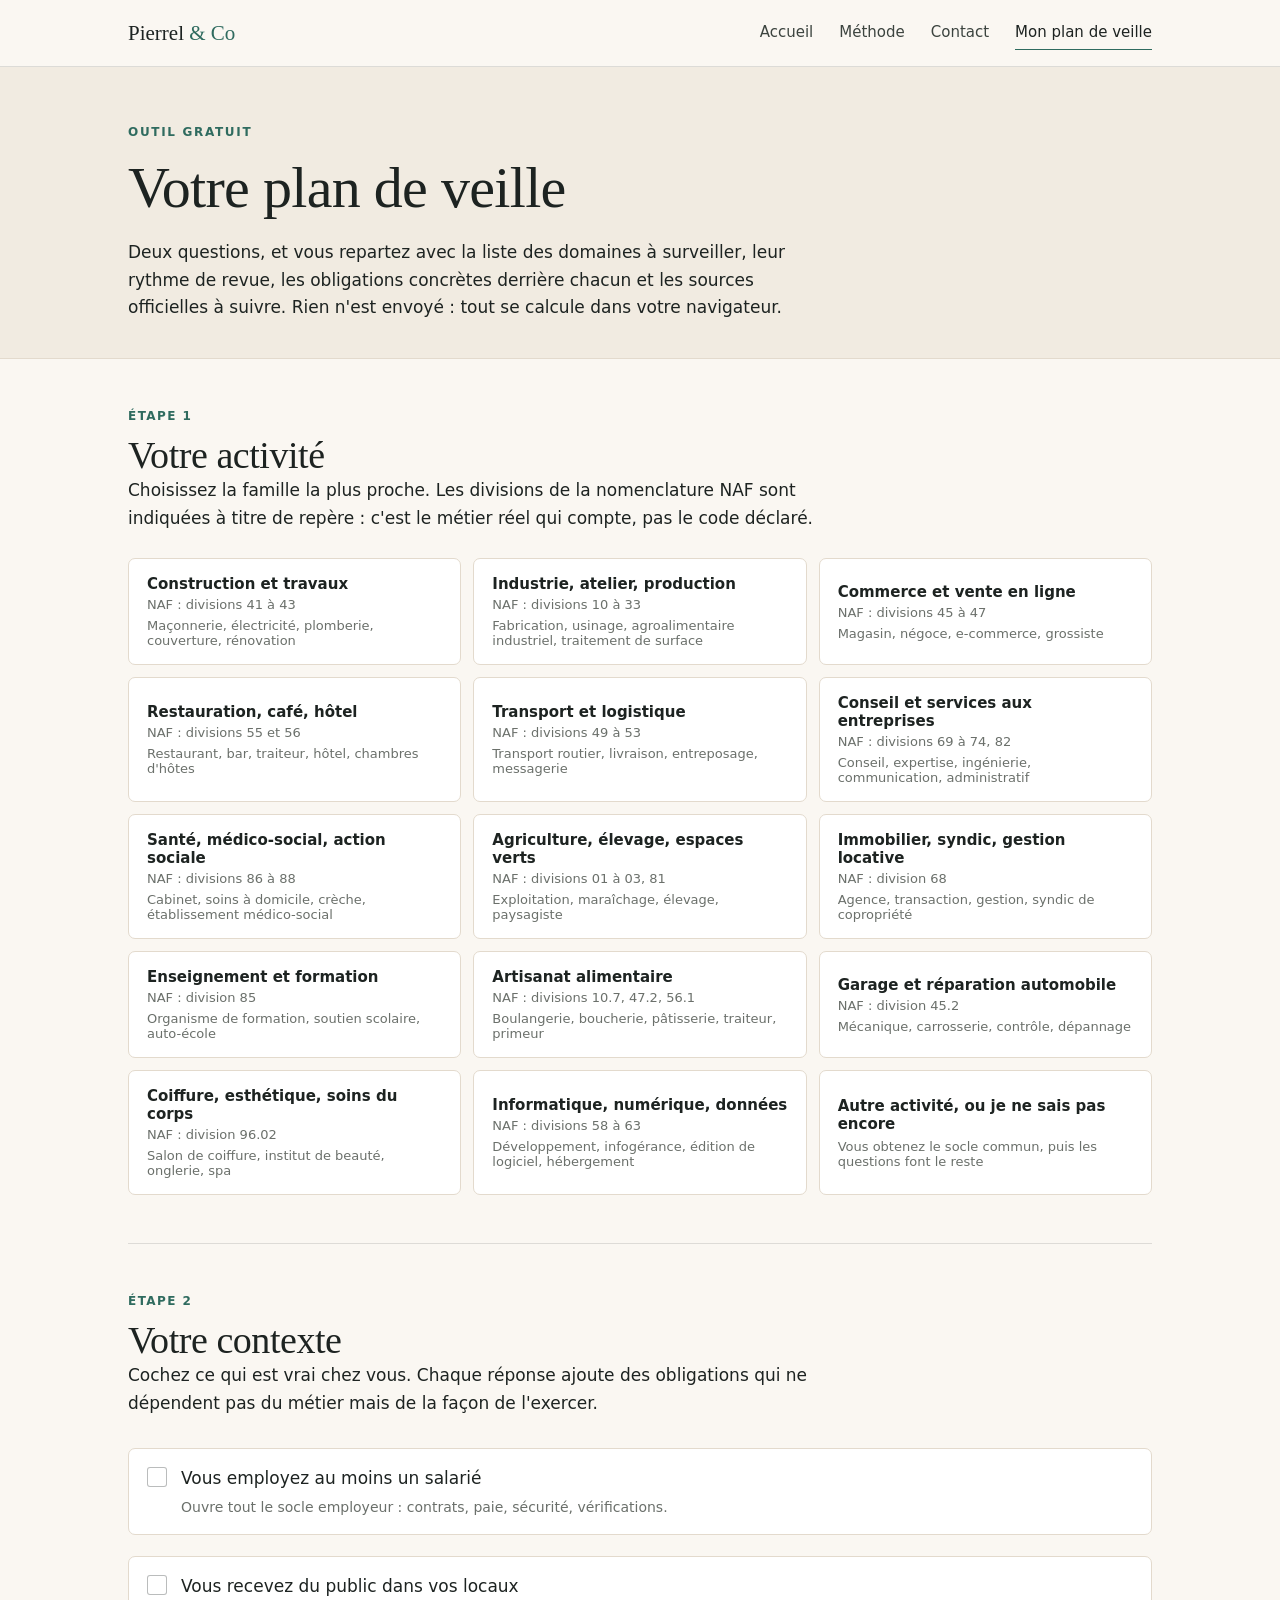
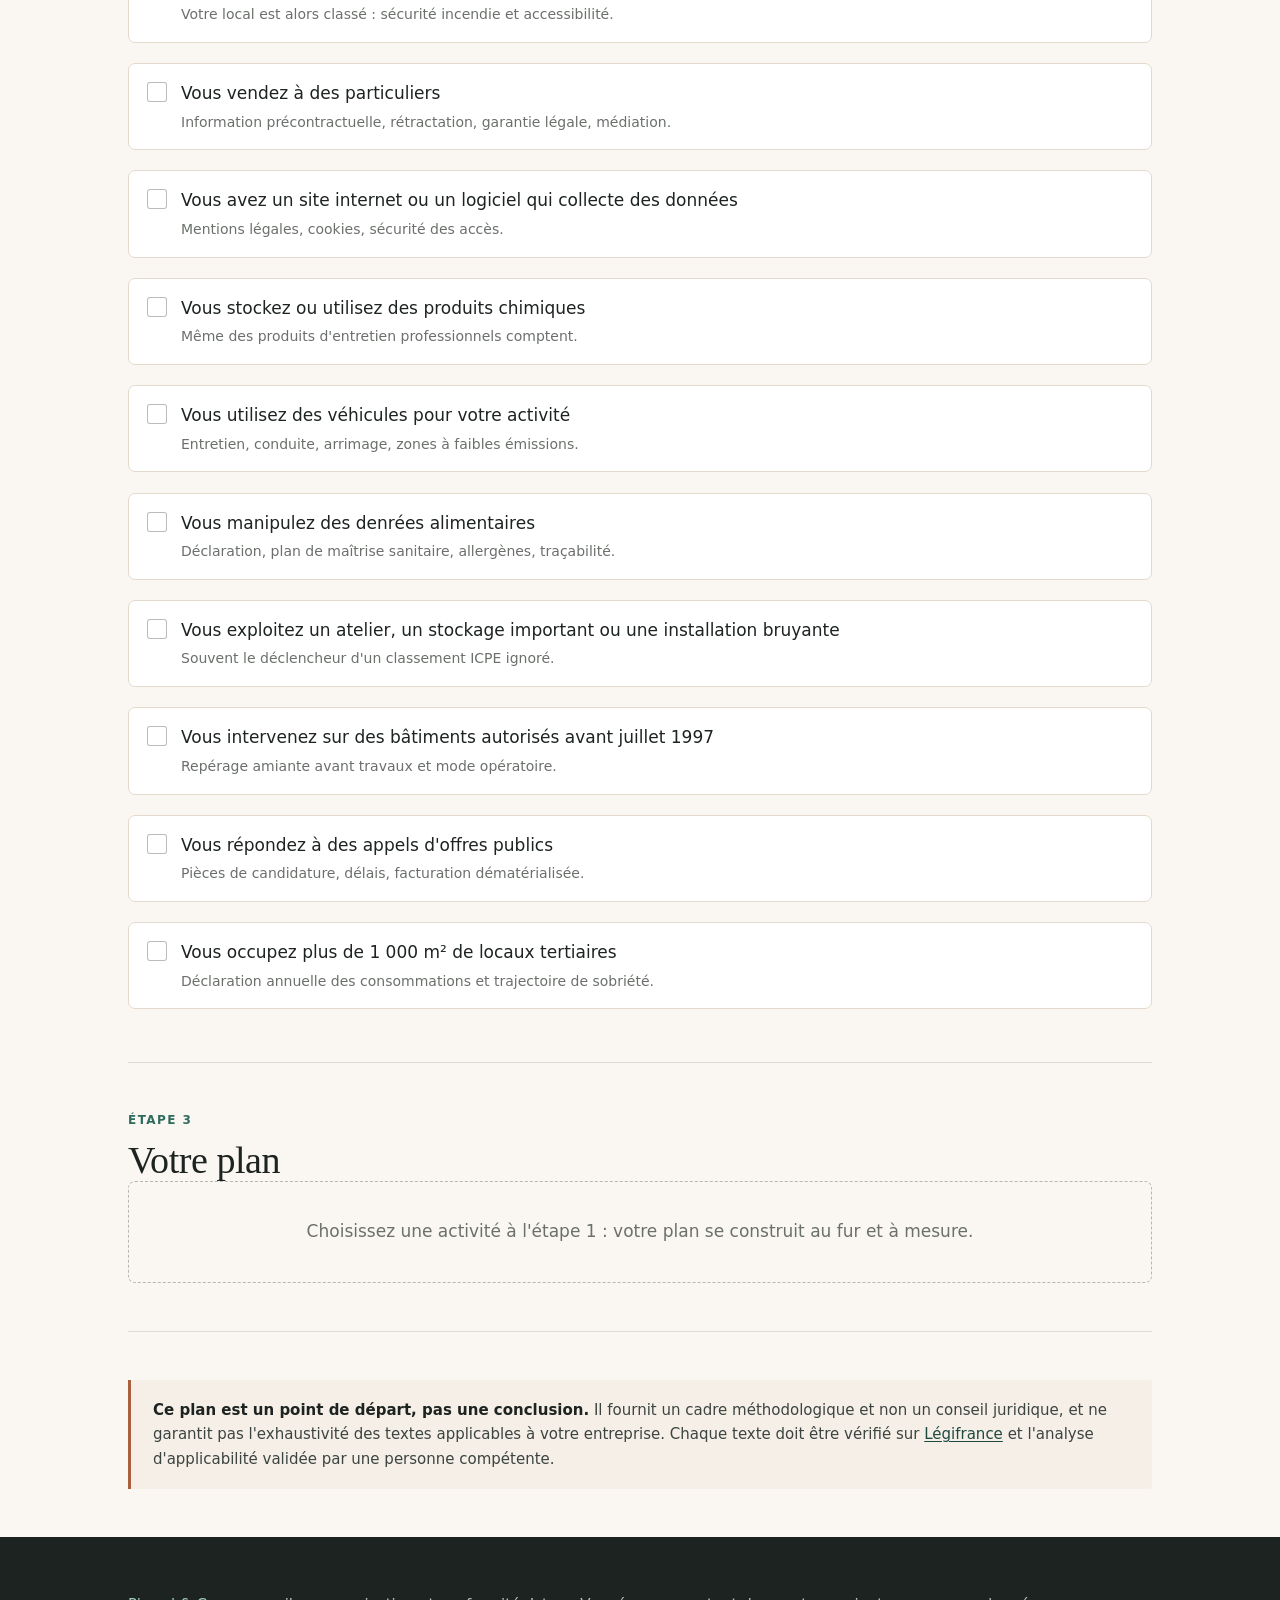
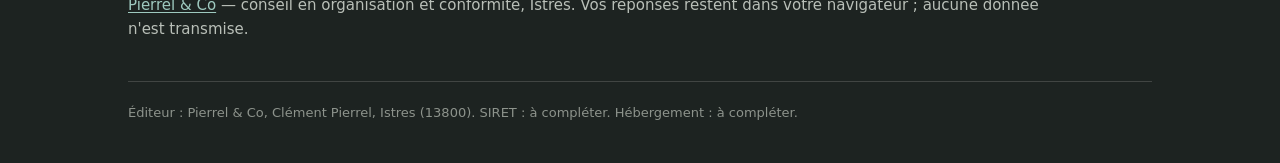
==== plan-de-veille.html @ a55bec3d "Refaire le site : nouvelle direction, outil simplifié, textes réécrits Reprise depuis zéro, à la dem" ====
<!doctype html>
<html lang="fr">
<head>
<meta charset="utf-8">
<meta name="viewport" content="width=device-width, initial-scale=1">
<title>Mon plan de veille — Pierrel &amp; Co</title>
<meta name="description" content="Produisez votre plan de veille réglementaire : les domaines qui s'appliquent à votre activité, leur fréquence de revue, les obligations concrètes et les sources officielles. Gratuit, sans compte.">
<link rel="icon" href="assets/favicon.svg" type="image/svg+xml">
<link rel="preload" href="assets/polices/inter.woff2" as="font" type="font/woff2" crossorigin>
<link rel="preload" href="assets/polices/newsreader.woff2" as="font" type="font/woff2" crossorigin>
<link rel="stylesheet" href="assets/polices.css">
<link rel="stylesheet" href="assets/site.css">
</head>
<body>

<a class="lien-evitement" href="#contenu">Aller au contenu</a>

<header class="bandeau sans-impression">
  <div class="bandeau-interieur">
    <a class="marque" href="index.html">Pierrel <span>&amp; Co</span></a>
    <nav class="menu" aria-label="Navigation principale">
      <a href="index.html">Accueil</a>
      <a href="index.html#methode">Méthode</a>
      <a href="index.html#contact">Contact</a>
      <a href="plan-de-veille.html" aria-current="page">Mon plan de veille</a>
    </nav>
  </div>
</header>

<main id="contenu">

  <div class="outil-entete sans-impression">
    <div class="enveloppe">
      <span class="surtitre">Outil gratuit</span>
      <h1>Votre plan de veille</h1>
      <p class="texte" style="margin-top:18px;">
        Deux questions, et vous repartez avec la liste des domaines à surveiller,
        leur rythme de revue, les obligations concrètes derrière chacun et les
        sources officielles à suivre. Rien n'est envoyé : tout se calcule dans
        votre navigateur.
      </p>
    </div>
  </div>

  <!-- En-tête qui n'apparaît qu'à l'impression, pour que la feuille sortie
       soit identifiable dans un dossier. -->
  <div class="entete-impression enveloppe">
    <h1 style="font-size:20pt;">Plan de veille réglementaire</h1>
    <p id="impression-details" style="margin-top:6px;"></p>
  </div>

  <div class="enveloppe">

    <!-- ======================= 1. ACTIVITÉ ======================= -->
    <section class="etape-outil sans-impression" aria-labelledby="titre-metier">
      <div class="etape-titre">
        <span class="etape-rang">Étape 1</span>
      </div>
      <h2 id="titre-metier">Votre activité</h2>
      <p class="texte">
        Choisissez la famille la plus proche. Les divisions de la nomenclature
        NAF sont indiquées à titre de repère : c'est le métier réel qui compte,
        pas le code déclaré.
      </p>
      <div class="metiers" id="choix-metiers" role="group" aria-label="Famille d'activité"></div>
    </section>

    <!-- ======================= 2. CONTEXTE ======================= -->
    <section class="etape-outil sans-impression" aria-labelledby="titre-contexte">
      <div class="etape-titre">
        <span class="etape-rang">Étape 2</span>
      </div>
      <h2 id="titre-contexte">Votre contexte</h2>
      <p class="texte">
        Cochez ce qui est vrai chez vous. Chaque réponse ajoute des obligations
        qui ne dépendent pas du métier mais de la façon de l'exercer.
      </p>
      <ul class="questions" id="liste-questions"></ul>
    </section>

    <!-- ======================= 3. LE PLAN ======================= -->
    <section class="etape-outil" aria-labelledby="titre-plan">
      <div class="etape-titre sans-impression">
        <span class="etape-rang">Étape 3</span>
      </div>
      <h2 id="titre-plan" class="sans-impression">Votre plan</h2>
      <div id="sortie-plan" aria-live="polite"></div>
      <div class="barre-actions" id="actions" hidden>
        <button type="button" class="bouton" id="bouton-imprimer">Imprimer ou enregistrer en PDF</button>
        <a class="bouton bouton-clair" href="index.html#contact">Faire valider ce plan</a>
        <button type="button" class="bouton bouton-clair bouton-petit" id="bouton-reset">Tout effacer</button>
      </div>
    </section>

    <section class="etape-outil sans-impression">
      <p class="reserve">
        <strong>Ce plan est un point de départ, pas une conclusion.</strong>
        Il fournit un cadre méthodologique et non un conseil juridique, et ne
        garantit pas l'exhaustivité des textes applicables à votre entreprise.
        Chaque texte doit être vérifié sur
        <a href="https://www.legifrance.gouv.fr" target="_blank" rel="noopener">Légifrance</a>
        et l'analyse d'applicabilité validée par une personne compétente.
      </p>
    </section>

  </div>
</main>

<footer class="pied sans-impression">
  <div class="enveloppe">
    <p>
      <a href="index.html">Pierrel &amp; Co</a> — conseil en organisation et conformité, Istres.
      Vos réponses restent dans votre navigateur ; aucune donnée n'est transmise.
    </p>
    <p class="pied-bas">
      Éditeur : Pierrel &amp; Co, Clément Pierrel, Istres (13800).
      SIRET : à compléter. Hébergement : à compléter.
    </p>
  </div>
</footer>

<script src="assets/referentiel.js"></script>
<script src="assets/plan.js"></script>
</body>
</html>
---- assets/polices.css ----
/* ==========================================================================
   Polices servies par le site lui-même
   --------------------------------------------------------------------------
   Newsreader et Inter, sous-jeu latin, récupérées une fois depuis Google Fonts
   puis versionnées ici. Volontaire : appeler fonts.googleapis.com à chaque
   visite transmettrait l'adresse IP du visiteur à un tiers, ce que le pied de
   page promet de ne pas faire. Le site ne fait aucune requête externe.

   Ce sont des polices variables : un seul fichier couvre toutes les graisses
   de la plage déclarée. Ne pas les dupliquer par graisse.
   ========================================================================== */

@font-face{
  font-family:'Inter';
  font-style:normal;
  font-weight:100 900;
  font-display:swap;
  src:url('polices/inter.woff2') format('woff2');
  unicode-range:U+0000-00FF, U+0131, U+0152-0153, U+02BB-02BC, U+02C6, U+02DA, U+02DC, U+0304, U+0308, U+0329, U+2000-206F, U+20AC, U+2122, U+2191, U+2193, U+2212, U+2215, U+FEFF, U+FFFD;
}

@font-face{
  font-family:'Newsreader';
  font-style:normal;
  font-weight:200 800;
  font-display:swap;
  src:url('polices/newsreader.woff2') format('woff2');
  unicode-range:U+0000-00FF, U+0131, U+0152-0153, U+02BB-02BC, U+02C6, U+02DA, U+02DC, U+0304, U+0308, U+0329, U+2000-206F, U+20AC, U+2122, U+2191, U+2193, U+2212, U+2215, U+FEFF, U+FFFD;
}
---- assets/site.css ----
/* ==========================================================================
   Pierrel & Co — feuille de style unique
   --------------------------------------------------------------------------
   Direction : document plutôt qu'interface. Serif éditoriale pour les titres,
   papier chaud, un seul accent vert profond, beaucoup d'air, angles à peine
   adoucis. Les écrans denses (le plan de veille) respirent par la largeur de
   colonne, pas par des encadrés.

   Une seule feuille pour les deux pages : le site est trop petit pour être
   découpé, et une feuille unique évite les composants orphelins.
   ========================================================================== */

:root{
  /* Papier et encre */
  --papier:#faf7f2;
  --papier-pur:#ffffff;
  --sable:#f1ebe1;
  --sable-trait:#e3dacd;
  --encre:#1d2321;
  --encre-douce:#3c443f;
  --gris:#6b706b;

  /* Accent */
  --vert:#2f6b5f;
  --vert-clair:#4f9385;
  --vert-sombre:#1d4941;
  --vert-voile:rgba(47,107,95,0.08);

  /* Signaux */
  --terre:#a9603c;
  --alerte:#9c3b2e;
  --attention:#856012;

  /* Traits */
  --trait:rgba(29,35,33,0.13);
  --trait-fort:rgba(29,35,33,0.3);

  /* Formes et rythme */
  --r:3px;
  --r-carte:7px;
  --colonne:1080px;
  --colonne-texte:64ch;
}

*{box-sizing:border-box;}
/* Les composants qui posent un display (boutons, compteurs) l'emportent sinon
   sur la règle par défaut de [hidden] et restent visibles à tort. */
[hidden]{display:none !important;}

html{scroll-behavior:smooth;}
body{
  margin:0;
  background:var(--papier);
  color:var(--encre);
  font-family:'Inter', system-ui, sans-serif;
  font-size:17px;
  line-height:1.62;
  -webkit-font-smoothing:antialiased;
}

h1,h2,h3{
  font-family:'Newsreader', Georgia, serif;
  font-weight:400;
  margin:0;
  line-height:1.12;
  letter-spacing:-0.012em;
  text-wrap:balance;
}
h1{font-size:clamp(34px,4.6vw,58px);}
h2{font-size:clamp(26px,3.1vw,38px);}
h3{font-size:21px;}
h4{font-family:'Inter', sans-serif; font-size:16px; font-weight:600; margin:0;}
p{text-wrap:pretty; margin:0 0 1em;}
p:last-child{margin-bottom:0;}
a{color:var(--vert-sombre); text-decoration-thickness:1px; text-underline-offset:2px;}
a:hover{color:var(--vert);}
ul,ol{margin:0 0 1em; padding-left:1.25em;}
li{margin:0.3em 0;}
strong{font-weight:600;}
:focus-visible{outline:2px solid var(--vert); outline-offset:3px; border-radius:2px;}

/* --- Ossature ------------------------------------------------------------- */
.enveloppe{max-width:var(--colonne); margin:0 auto; padding:0 28px;}
.texte{max-width:var(--colonne-texte);}
.visuellement-cache{
  position:absolute; width:1px; height:1px; margin:-1px; padding:0;
  overflow:hidden; clip-path:inset(50%); white-space:nowrap; border:0;
}
.lien-evitement{
  position:absolute; top:-60px; left:16px; z-index:50;
  background:var(--encre); color:var(--papier);
  padding:10px 16px; border-radius:var(--r); text-decoration:none;
}
.lien-evitement:focus{top:12px;}

.section{padding:88px 0;}
.section-serree{padding:56px 0;}
.section + .section{border-top:1px solid var(--trait);}
.section-sable{background:var(--sable);}
.section-encre{background:var(--encre); color:var(--papier);}
.section-encre h2,.section-encre h3{color:var(--papier);}
.section-encre p{color:#cfd4cd;}
.section-encre a{color:#9ec9bf;}

.tete-section{max-width:var(--colonne-texte); margin-bottom:40px;}
.tete-section p{color:var(--encre-douce);}

.surtitre{
  display:block;
  font-size:12px; font-weight:600; letter-spacing:0.14em; text-transform:uppercase;
  color:var(--vert); margin-bottom:14px;
}
.section-encre .surtitre{color:var(--vert-clair);}

/* --- En-tête et pied ------------------------------------------------------ */
.bandeau{
  position:sticky; top:0; z-index:30;
  background:rgba(250,247,242,0.92);
  backdrop-filter:blur(8px);
  border-bottom:1px solid var(--trait);
}
.bandeau-interieur{
  display:flex; align-items:center; justify-content:space-between; gap:24px;
  padding:16px 28px; max-width:var(--colonne); margin:0 auto;
}
.marque{
  font-family:'Newsreader', Georgia, serif; font-size:21px;
  text-decoration:none; color:var(--encre); white-space:nowrap;
}
.marque span{color:var(--vert);}
.menu{display:flex; align-items:center; gap:26px;}
.menu a{
  font-size:15px; color:var(--encre-douce); text-decoration:none;
  padding:4px 0; border-bottom:1px solid transparent;
}
.menu a:hover{color:var(--encre); border-bottom-color:var(--vert);}
.menu a[aria-current="page"]{color:var(--encre); border-bottom-color:var(--vert);}

.pied{
  background:var(--encre); color:#b9bfb8;
  padding:56px 0 40px; font-size:15px;
}
.pied a{color:#9ec9bf;}
.pied-grille{display:grid; grid-template-columns:1.4fr 1fr 1fr; gap:40px;}
.pied h4{color:var(--papier); margin-bottom:12px;}
.pied ul{list-style:none; padding:0; margin:0;}
.pied-bas{
  margin-top:40px; padding-top:20px; border-top:1px solid rgba(250,247,242,0.16);
  font-size:13px; color:#8d938c;
}

/* --- Boutons -------------------------------------------------------------- */
.bouton{
  display:inline-flex; align-items:center; gap:9px;
  font-family:'Inter', sans-serif; font-size:15px; font-weight:500;
  padding:12px 22px; border-radius:var(--r); cursor:pointer;
  background:var(--vert); color:#fff; border:1px solid var(--vert);
  text-decoration:none; transition:background 0.15s, border-color 0.15s, color 0.15s;
}
.bouton:hover{background:var(--vert-sombre); border-color:var(--vert-sombre); color:#fff;}
.bouton-clair{background:transparent; color:var(--encre); border-color:var(--trait-fort);}
.bouton-clair:hover{background:var(--encre); border-color:var(--encre); color:var(--papier);}
.bouton-petit{padding:8px 14px; font-size:14px;}
.bouton[disabled]{opacity:0.45; cursor:not-allowed;}
.section-encre .bouton-clair{color:var(--papier); border-color:rgba(250,247,242,0.4);}
.section-encre .bouton-clair:hover{background:var(--papier); color:var(--encre);}
.rangee-boutons{display:flex; flex-wrap:wrap; gap:12px; align-items:center;}

/* --- Accueil -------------------------------------------------------------- */
.heros{padding:104px 0 96px; background:linear-gradient(180deg, var(--sable) 0%, var(--papier) 100%);}
.heros-grille{display:grid; grid-template-columns:1.35fr 0.65fr; gap:56px; align-items:start;}
.heros .chapeau{font-size:20px; color:var(--encre-douce); margin-top:24px; max-width:52ch;}
.heros .rangee-boutons{margin-top:34px;}
.fiche{
  background:var(--papier-pur); border:1px solid var(--sable-trait);
  border-radius:var(--r-carte); padding:26px 28px;
}
.fiche h3{font-size:18px; margin-bottom:16px;}
.fiche dl{margin:0; display:grid; grid-template-columns:auto 1fr; gap:10px 16px; font-size:15px;}
.fiche dt{color:var(--gris);}
.fiche dd{margin:0; font-weight:500;}

.grille{display:grid; gap:26px;}
.grille-2{grid-template-columns:repeat(2,1fr);}
.grille-3{grid-template-columns:repeat(3,1fr);}
.carte{
  background:var(--papier-pur); border:1px solid var(--sable-trait);
  border-radius:var(--r-carte); padding:28px;
}
.carte h3{margin-bottom:12px;}
.carte p{color:var(--encre-douce); font-size:16px;}
.carte-sobre{background:transparent; border:0; border-top:2px solid var(--vert); border-radius:0; padding:22px 0 0;}

/* Méthode */
.etapes{list-style:none; padding:0; margin:0; display:grid; gap:2px;}
.etape{
  display:grid; grid-template-columns:76px 1fr; gap:24px;
  padding:26px 0; border-top:1px solid var(--trait);
}
.etape:last-child{border-bottom:1px solid var(--trait);}
.etape-numero{
  font-family:'Newsreader', Georgia, serif; font-size:32px; color:var(--vert);
  line-height:1;
}
.etape h3{margin-bottom:8px;}
.etape p{color:var(--encre-douce); margin-bottom:10px;}
.livrable{
  display:inline-block; font-size:14px; color:var(--vert-sombre);
  background:var(--vert-voile); border-radius:var(--r); padding:5px 11px;
}

/* Tableaux */
.tableau{width:100%; border-collapse:collapse; font-size:15px;}
.tableau th,.tableau td{text-align:left; padding:14px 16px; border-bottom:1px solid var(--trait); vertical-align:top;}
.tableau th{
  font-size:12px; font-weight:600; letter-spacing:0.1em; text-transform:uppercase;
  color:var(--gris); border-bottom-color:var(--trait-fort);
}
.tableau tr:last-child td{border-bottom:0;}
.enveloppe-tableau{overflow-x:auto;}

.etiquette{
  display:inline-block; font-size:12px; font-weight:500; letter-spacing:0.04em;
  padding:3px 9px; border-radius:99px;
  background:var(--sable); color:var(--encre-douce); border:1px solid var(--sable-trait);
}

/* Contact */
.contact-grille{display:grid; grid-template-columns:1fr 1fr; gap:48px; align-items:start;}
.coordonnees{list-style:none; padding:0; margin:0; font-size:17px;}
.coordonnees li{padding:14px 0; border-bottom:1px solid var(--trait);}
.coordonnees .label{
  display:block; font-size:12px; letter-spacing:0.1em; text-transform:uppercase;
  color:var(--gris); margin-bottom:3px;
}

.reserve{
  border-left:3px solid var(--terre); background:rgba(169,96,60,0.06);
  padding:18px 22px; border-radius:0 var(--r) var(--r) 0;
  font-size:15px; color:var(--encre-douce);
}
.reserve strong{color:var(--encre);}

/* --- Outil : plan de veille ---------------------------------------------- */
.outil-entete{padding:56px 0 36px; background:var(--sable); border-bottom:1px solid var(--sable-trait);}
.etape-outil{padding:48px 0; border-bottom:1px solid var(--trait);}
.etape-outil:last-of-type{border-bottom:0;}
.etape-titre{display:flex; align-items:baseline; gap:14px; margin-bottom:8px;}
.etape-rang{
  font-size:12px; font-weight:600; letter-spacing:0.12em; text-transform:uppercase;
  color:var(--vert);
}

/* Choix du métier */
.metiers{display:grid; grid-template-columns:repeat(3,1fr); gap:12px; margin-top:26px;}
.metier{
  text-align:left; cursor:pointer; font-family:inherit; font-size:15px;
  background:var(--papier-pur); border:1px solid var(--sable-trait);
  border-radius:var(--r-carte); padding:16px 18px; color:var(--encre);
  transition:border-color 0.15s, background 0.15s;
}
.metier:hover{border-color:var(--vert-clair);}
.metier[aria-pressed="true"]{
  border-color:var(--vert); background:var(--vert-voile); box-shadow:inset 0 0 0 1px var(--vert);
}
.metier .nom{display:block; font-weight:600; margin-bottom:4px;}
.metier .naf{display:block; font-size:13px; color:var(--gris);}
.metier .exemples{display:block; font-size:13px; color:var(--gris); margin-top:6px;}

/* Questions de contexte */
.questions{list-style:none; padding:0; margin:26px 0 0; display:grid; gap:10px;}
.question{
  display:flex; gap:14px; align-items:flex-start;
  background:var(--papier-pur); border:1px solid var(--sable-trait);
  border-radius:var(--r-carte); padding:16px 18px;
  cursor:pointer;
}
.question:hover{border-color:var(--vert-clair);}
.question input{
  appearance:none; flex:0 0 auto; width:20px; height:20px; margin:2px 0 0;
  border:1px solid var(--trait-fort); border-radius:var(--r); background:var(--papier-pur);
  cursor:pointer; position:relative;
}
.question input:checked{background:var(--vert); border-color:var(--vert);}
.question input:checked::after{
  content:""; position:absolute; left:6px; top:2px;
  width:5px; height:11px; border:solid #fff; border-width:0 2px 2px 0;
  transform:rotate(45deg);
}
.question .intitule{display:block; font-weight:500;}
.question .aide{display:block; font-size:14px; color:var(--gris); margin-top:3px;}

/* Le plan */
.resume-plan{
  display:flex; flex-wrap:wrap; gap:14px; align-items:center;
  background:var(--encre); color:var(--papier);
  border-radius:var(--r-carte); padding:20px 24px; margin-bottom:32px;
}
.resume-plan .chiffre{font-family:'Newsreader', Georgia, serif; font-size:38px; line-height:1;}
.resume-plan .detail{font-size:15px; color:#cfd4cd;}
.resume-plan .detail strong{color:var(--papier); font-weight:500;}

.groupe{margin-bottom:38px;}
.groupe-tete{
  display:flex; align-items:baseline; gap:12px; flex-wrap:wrap;
  padding-bottom:10px; border-bottom:2px solid var(--vert); margin-bottom:4px;
}
.groupe-tete h3{font-size:22px;}
.groupe-tete .aide{font-size:14px; color:var(--gris);}

.domaine{border-bottom:1px solid var(--trait);}
.domaine > summary{
  cursor:pointer; list-style:none; padding:18px 0;
  display:flex; align-items:baseline; gap:12px;
}
.domaine > summary::-webkit-details-marker{display:none;}
.domaine > summary::after{
  content:"+"; margin-left:auto; color:var(--vert); font-size:20px; line-height:1;
  flex:0 0 auto;
}
.domaine[open] > summary::after{content:"–";}
.domaine > summary:hover .domaine-nom{color:var(--vert-sombre);}
.domaine-nom{font-weight:600; font-size:17px;}
.domaine-resume{display:block; font-size:15px; color:var(--gris); margin-top:4px;}
.domaine-corps{padding:4px 0 26px; display:grid; grid-template-columns:1fr 1fr; gap:28px;}
.domaine-corps h4{
  font-size:12px; letter-spacing:0.1em; text-transform:uppercase; color:var(--gris);
  margin-bottom:10px;
}
.domaine-corps ul{margin:0; padding-left:1.15em; font-size:15px;}
.raisons{display:flex; flex-wrap:wrap; gap:6px; margin-top:12px;}
.raison{
  font-size:12px; padding:3px 9px; border-radius:99px;
  background:var(--vert-voile); color:var(--vert-sombre); border:1px solid rgba(47,107,95,0.24);
}
.sources-domaine{list-style:none; padding:0; font-size:15px;}
.sources-domaine li{margin:6px 0;}

.etat-vide{
  border:1px dashed var(--trait-fort); border-radius:var(--r-carte);
  padding:36px; text-align:center; color:var(--gris);
}
.barre-actions{
  display:flex; flex-wrap:wrap; gap:12px; align-items:center;
  padding-top:28px; border-top:1px solid var(--trait); margin-top:8px;
}

/* --- Impression ----------------------------------------------------------- */
@media print{
  @page{margin:16mm;}
  body{background:#fff; font-size:11pt; line-height:1.45;}
  .sans-impression,.bandeau,.pied,.barre-actions,.lien-evitement{display:none !important;}
  .section,.etape-outil,.outil-entete{padding:0; border:0;}
  .enveloppe{max-width:none; padding:0;}
  .resume-plan{background:#fff; color:#000; border:1px solid #999; padding:10px 0;}
  .resume-plan .detail,.resume-plan .detail strong{color:#000;}
  .groupe{margin-bottom:18px; break-inside:avoid;}
  .groupe-tete{border-bottom:1.5pt solid #000;}
  .domaine{break-inside:avoid;}
  .domaine > summary::after{display:none;}
  .domaine-corps{display:grid !important; grid-template-columns:1fr 1fr; gap:14px; padding-bottom:12px;}
  .raison{border-color:#999;}
  a{color:#000; text-decoration:none;}
  .entete-impression{display:block !important; margin-bottom:14px; padding-bottom:10px; border-bottom:2pt solid #000;}
}
.entete-impression{display:none;}

/* --- Écrans étroits ------------------------------------------------------- */
@media (max-width:900px){
  .heros-grille,.grille-2,.grille-3,.contact-grille,.pied-grille,
  .domaine-corps{grid-template-columns:1fr;}
  .metiers{grid-template-columns:repeat(2,1fr);}
  .section{padding:64px 0;}
  .heros{padding:72px 0 64px;}
}
@media (max-width:620px){
  body{font-size:16px;}
  .enveloppe{padding:0 18px;}
  /* Quatre entrées et la marque ne tiennent pas sur une ligne de 390 px : on
     passe l'en-tête sur deux rangs plutôt que de laisser le bouton s'écraser. */
  .bandeau-interieur{padding:12px 18px; flex-wrap:wrap; gap:10px;}
  .menu{width:100%; justify-content:space-between; gap:12px;}
  .menu a{font-size:14px;}
  .menu .bouton{padding:7px 12px;}
  .metiers{grid-template-columns:1fr;}
  .etape{grid-template-columns:52px 1fr; gap:16px;}
  .section{padding:52px 0;}
}
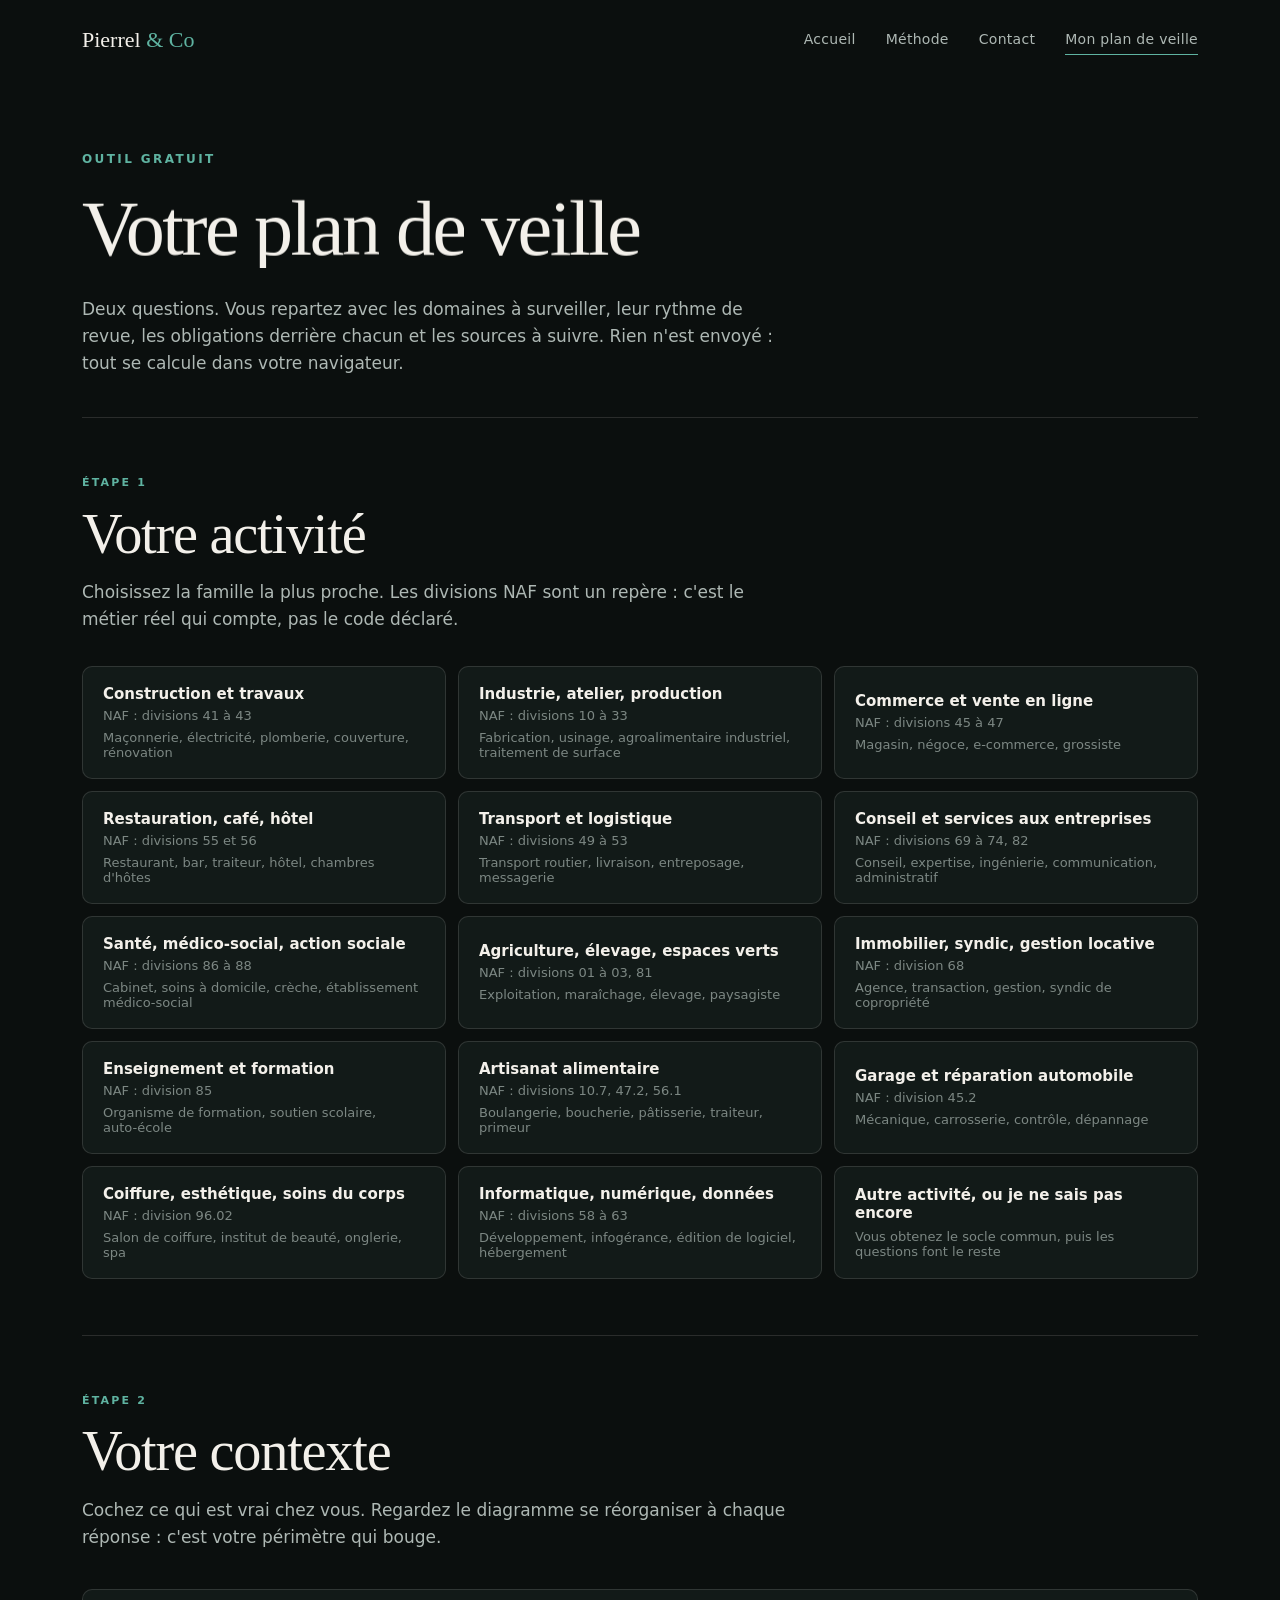
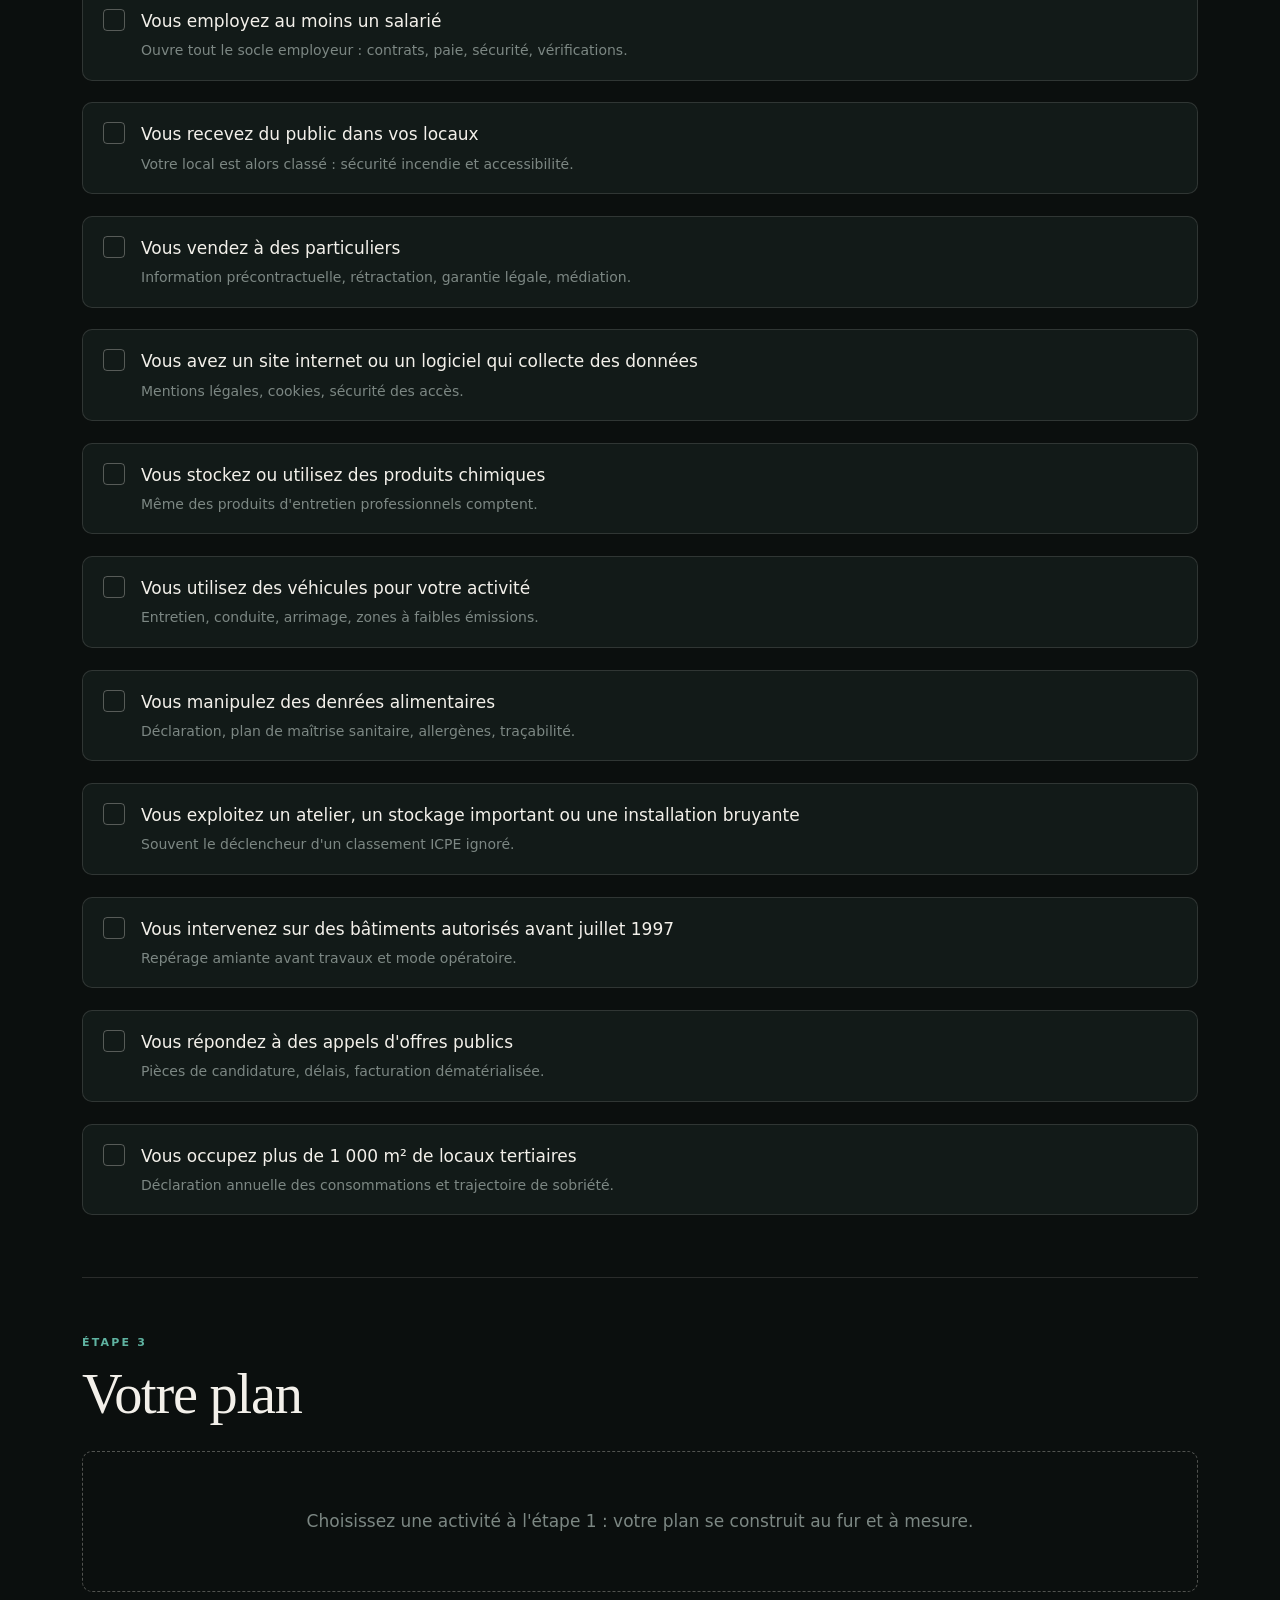
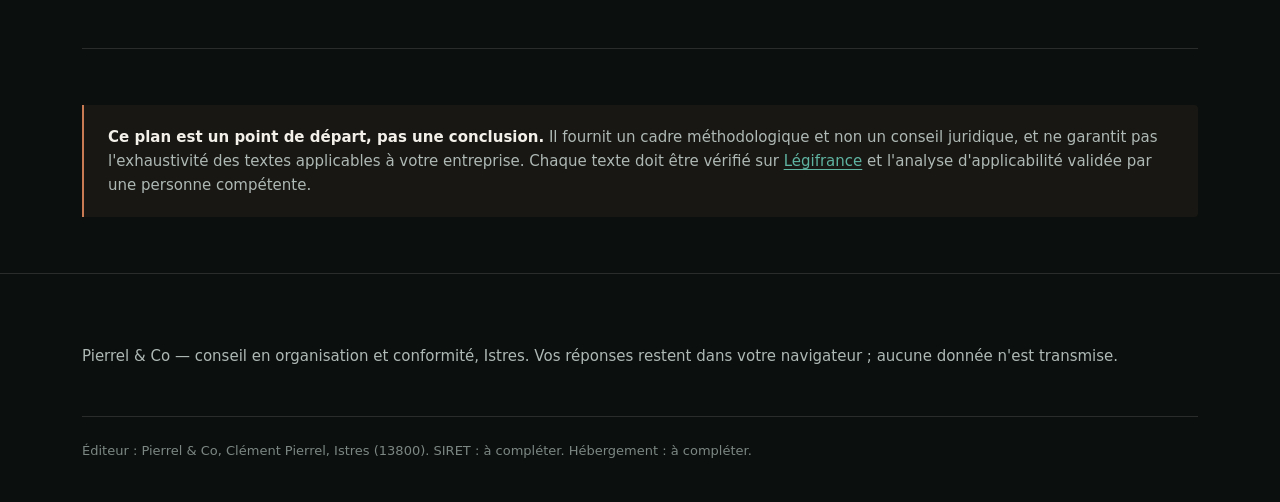
==== commit 5f533883: "Refonte : sombre, héros animé, récit au défilement, outil en démonstration Le site précédent était j" ====
--- a/plan-de-veille.html
+++ b/plan-de-veille.html
@@ -4,10 +4,11 @@
 <meta charset="utf-8">
 <meta name="viewport" content="width=device-width, initial-scale=1">
 <title>Mon plan de veille — Pierrel &amp; Co</title>
-<meta name="description" content="Produisez votre plan de veille réglementaire : les domaines qui s'appliquent à votre activité, leur fréquence de revue, les obligations concrètes et les sources officielles. Gratuit, sans compte.">
+<meta name="description" content="Produisez votre plan de veille réglementaire : les domaines qui s'appliquent à votre activité, leur rythme de revue, les obligations concrètes et les sources officielles. Gratuit, sans compte.">
+<meta name="theme-color" content="#0b0f0e">
 <link rel="icon" href="assets/favicon.svg" type="image/svg+xml">
+<link rel="preload" href="assets/polices/newsreader.woff2" as="font" type="font/woff2" crossorigin>
 <link rel="preload" href="assets/polices/inter.woff2" as="font" type="font/woff2" crossorigin>
-<link rel="preload" href="assets/polices/newsreader.woff2" as="font" type="font/woff2" crossorigin>
 <link rel="stylesheet" href="assets/polices.css">
 <link rel="stylesheet" href="assets/site.css">
 </head>
@@ -31,64 +32,69 @@
 
   <div class="outil-entete sans-impression">
     <div class="enveloppe">
-      <span class="surtitre">Outil gratuit</span>
-      <h1>Votre plan de veille</h1>
-      <p class="texte" style="margin-top:18px;">
-        Deux questions, et vous repartez avec la liste des domaines à surveiller,
-        leur rythme de revue, les obligations concrètes derrière chacun et les
-        sources officielles à suivre. Rien n'est envoyé : tout se calcule dans
-        votre navigateur.
+      <span class="surtitre" data-monte>Outil gratuit</span>
+      <h1 class="geant" data-mots>Votre plan de veille</h1>
+      <p class="texte" style="margin-top:28px; color:var(--craie-douce);" data-monte>
+        Deux questions. Vous repartez avec les domaines à surveiller, leur rythme
+        de revue, les obligations derrière chacun et les sources à suivre.
+        Rien n'est envoyé : tout se calcule dans votre navigateur.
       </p>
     </div>
   </div>
 
-  <!-- En-tête qui n'apparaît qu'à l'impression, pour que la feuille sortie
-       soit identifiable dans un dossier. -->
+  <!-- En-tête qui n'apparaît qu'à l'impression, pour que la feuille sortie soit
+       identifiable dans un dossier. -->
   <div class="entete-impression enveloppe">
-    <h1 style="font-size:20pt;">Plan de veille réglementaire</h1>
+    <h1>Plan de veille réglementaire</h1>
     <p id="impression-details" style="margin-top:6px;"></p>
   </div>
 
   <div class="enveloppe">
 
-    <!-- ======================= 1. ACTIVITÉ ======================= -->
     <section class="etape-outil sans-impression" aria-labelledby="titre-metier">
-      <div class="etape-titre">
-        <span class="etape-rang">Étape 1</span>
-      </div>
+      <span class="etape-rang">Étape 1</span>
       <h2 id="titre-metier">Votre activité</h2>
-      <p class="texte">
-        Choisissez la famille la plus proche. Les divisions de la nomenclature
-        NAF sont indiquées à titre de repère : c'est le métier réel qui compte,
-        pas le code déclaré.
+      <p class="texte" style="margin-top:16px; color:var(--craie-douce);">
+        Choisissez la famille la plus proche. Les divisions NAF sont un repère :
+        c'est le métier réel qui compte, pas le code déclaré.
       </p>
       <div class="metiers" id="choix-metiers" role="group" aria-label="Famille d'activité"></div>
     </section>
 
-    <!-- ======================= 2. CONTEXTE ======================= -->
     <section class="etape-outil sans-impression" aria-labelledby="titre-contexte">
-      <div class="etape-titre">
-        <span class="etape-rang">Étape 2</span>
-      </div>
+      <span class="etape-rang">Étape 2</span>
       <h2 id="titre-contexte">Votre contexte</h2>
-      <p class="texte">
-        Cochez ce qui est vrai chez vous. Chaque réponse ajoute des obligations
-        qui ne dépendent pas du métier mais de la façon de l'exercer.
+      <p class="texte" style="margin-top:16px; color:var(--craie-douce);">
+        Cochez ce qui est vrai chez vous. Regardez le diagramme se réorganiser à
+        chaque réponse : c'est votre périmètre qui bouge.
       </p>
       <ul class="questions" id="liste-questions"></ul>
     </section>
 
-    <!-- ======================= 3. LE PLAN ======================= -->
     <section class="etape-outil" aria-labelledby="titre-plan">
-      <div class="etape-titre sans-impression">
-        <span class="etape-rang">Étape 3</span>
+      <span class="etape-rang sans-impression">Étape 3</span>
+      <h2 id="titre-plan" class="sans-impression">Votre plan</h2>
+
+      <div id="sortie-resume" aria-live="polite" style="margin-top:28px;"></div>
+
+      <!-- Diagramme et calendrier persistent entre deux rendus : c'est ce qui
+           permet d'animer le déplacement des domaines au lieu de tout réécrire. -->
+      <div class="diagramme sans-impression" id="diagramme" hidden aria-hidden="true"></div>
+
+      <div class="calendrier" id="calendrier" hidden>
+        <div class="calendrier-tete">
+          <h3>Votre année de veille</h3>
+          <span class="aide">Nombre de revues tombant sur chaque mois</span>
+        </div>
+        <div class="mois" id="mois"></div>
       </div>
-      <h2 id="titre-plan" class="sans-impression">Votre plan</h2>
-      <div id="sortie-plan" aria-live="polite"></div>
-      <div class="barre-actions" id="actions" hidden>
+
+      <div id="sortie-plan"></div>
+
+      <div class="barre-actions sans-impression" id="actions" hidden>
         <button type="button" class="bouton" id="bouton-imprimer">Imprimer ou enregistrer en PDF</button>
-        <a class="bouton bouton-clair" href="index.html#contact">Faire valider ce plan</a>
-        <button type="button" class="bouton bouton-clair bouton-petit" id="bouton-reset">Tout effacer</button>
+        <a class="bouton bouton-fantome" href="index.html#contact">Faire valider ce plan</a>
+        <button type="button" class="bouton bouton-fantome bouton-petit" id="bouton-reset">Tout effacer</button>
       </div>
     </section>
 
@@ -121,5 +127,6 @@
 
 <script src="assets/referentiel.js"></script>
 <script src="assets/plan.js"></script>
+<script src="assets/motion.js"></script>
 </body>
 </html>
--- a/assets/site.css
+++ b/assets/site.css
@@ -1,388 +1,599 @@
 /* ==========================================================================
    Pierrel & Co — feuille de style unique
    --------------------------------------------------------------------------
-   Direction : document plutôt qu'interface. Serif éditoriale pour les titres,
-   papier chaud, un seul accent vert profond, beaucoup d'air, angles à peine
-   adoucis. Les écrans denses (le plan de veille) respirent par la largeur de
-   colonne, pas par des encadrés.
-
-   Une seule feuille pour les deux pages : le site est trop petit pour être
-   découpé, et une feuille unique évite les composants orphelins.
+   Direction : sombre, typographie massive, mouvement assumé. Le site doit
+   arrêter le visiteur avant de lui expliquer quoi que ce soit.
+
+   Deux registres seulement :
+     .nuit    fond encre, texte craie — le registre par défaut
+     .jour    fond craie, texte encre — pour casser le rythme, deux fois
+
+   Tout ce qui bouge est neutralisé d'un bloc en fin de fichier pour qui
+   demande moins d'animations, sans qu'une ligne de contenu disparaisse.
    ========================================================================== */
 
 :root{
-  /* Papier et encre */
-  --papier:#faf7f2;
-  --papier-pur:#ffffff;
-  --sable:#f1ebe1;
-  --sable-trait:#e3dacd;
-  --encre:#1d2321;
-  --encre-douce:#3c443f;
-  --gris:#6b706b;
+  /* Nuit */
+  --nuit:#0b0f0e;
+  --nuit-2:#121a18;
+  --nuit-3:#18221f;
+  --craie:#f3f0ea;
+  --craie-douce:#aeb8b4;
+  --craie-faible:#7c8783;
+
+  /* Jour */
+  --papier:#f3f0ea;
+  --papier-2:#e8e3d9;
 
   /* Accent */
-  --vert:#2f6b5f;
-  --vert-clair:#4f9385;
-  --vert-sombre:#1d4941;
-  --vert-voile:rgba(47,107,95,0.08);
-
-  /* Signaux */
-  --terre:#a9603c;
-  --alerte:#9c3b2e;
-  --attention:#856012;
-
-  /* Traits */
-  --trait:rgba(29,35,33,0.13);
-  --trait-fort:rgba(29,35,33,0.3);
-
-  /* Formes et rythme */
-  --r:3px;
-  --r-carte:7px;
-  --colonne:1080px;
-  --colonne-texte:64ch;
+  --vert:#5fb3a1;
+  --vert-vif:#84dcc4;
+  --vert-sombre:#2c6a5c;
+  --vert-voile:rgba(95,179,161,0.12);
+  --terre:#c87a52;
+  --alerte:#d4674f;
+
+  --trait:rgba(243,240,234,0.13);
+  --trait-fort:rgba(243,240,234,0.3);
+  --trait-jour:rgba(11,15,14,0.14);
+
+  --r:4px;
+  --r-carte:10px;
+  --colonne:1180px;
+  --texte:66ch;
+
+  --sortie:cubic-bezier(0.16, 1, 0.3, 1);
+  --doux:cubic-bezier(0.4, 0, 0.2, 1);
 }
 
 *{box-sizing:border-box;}
-/* Les composants qui posent un display (boutons, compteurs) l'emportent sinon
-   sur la règle par défaut de [hidden] et restent visibles à tort. */
 [hidden]{display:none !important;}
 
-html{scroll-behavior:smooth;}
+html{scroll-behavior:smooth; background:var(--nuit); scroll-padding-top:96px;}
 body{
   margin:0;
-  background:var(--papier);
-  color:var(--encre);
+  background:var(--nuit);
+  color:var(--craie);
   font-family:'Inter', system-ui, sans-serif;
   font-size:17px;
-  line-height:1.62;
+  line-height:1.6;
   -webkit-font-smoothing:antialiased;
+  overflow-x:hidden;
 }
 
 h1,h2,h3{
   font-family:'Newsreader', Georgia, serif;
-  font-weight:400;
+  font-weight:300;
   margin:0;
-  line-height:1.12;
-  letter-spacing:-0.012em;
+  line-height:1.02;
+  letter-spacing:-0.022em;
   text-wrap:balance;
 }
-h1{font-size:clamp(34px,4.6vw,58px);}
-h2{font-size:clamp(26px,3.1vw,38px);}
-h3{font-size:21px;}
-h4{font-family:'Inter', sans-serif; font-size:16px; font-weight:600; margin:0;}
+.geant{font-size:clamp(42px, 6.1vw, 92px); line-height:0.98; letter-spacing:-0.032em;}
+h2{font-size:clamp(30px, 4.4vw, 62px);}
+h3{font-size:clamp(20px, 1.7vw, 25px); font-weight:400;}
+h4{font-family:'Inter', sans-serif; font-size:15px; font-weight:600; margin:0;}
 p{text-wrap:pretty; margin:0 0 1em;}
 p:last-child{margin-bottom:0;}
-a{color:var(--vert-sombre); text-decoration-thickness:1px; text-underline-offset:2px;}
-a:hover{color:var(--vert);}
-ul,ol{margin:0 0 1em; padding-left:1.25em;}
-li{margin:0.3em 0;}
+a{color:var(--vert); text-decoration-thickness:1px; text-underline-offset:3px;}
+a:hover{color:var(--vert-vif);}
+ul,ol{margin:0 0 1em; padding-left:1.2em;}
+li{margin:0.35em 0;}
 strong{font-weight:600;}
-:focus-visible{outline:2px solid var(--vert); outline-offset:3px; border-radius:2px;}
+::selection{background:var(--vert); color:var(--nuit);}
+:focus-visible{outline:2px solid var(--vert-vif); outline-offset:4px; border-radius:2px;}
 
 /* --- Ossature ------------------------------------------------------------- */
-.enveloppe{max-width:var(--colonne); margin:0 auto; padding:0 28px;}
-.texte{max-width:var(--colonne-texte);}
+.enveloppe{max-width:var(--colonne); margin:0 auto; padding:0 32px;}
+.texte{max-width:var(--texte);}
 .visuellement-cache{
   position:absolute; width:1px; height:1px; margin:-1px; padding:0;
   overflow:hidden; clip-path:inset(50%); white-space:nowrap; border:0;
 }
 .lien-evitement{
-  position:absolute; top:-60px; left:16px; z-index:50;
-  background:var(--encre); color:var(--papier);
-  padding:10px 16px; border-radius:var(--r); text-decoration:none;
-}
-.lien-evitement:focus{top:12px;}
-
-.section{padding:88px 0;}
-.section-serree{padding:56px 0;}
-.section + .section{border-top:1px solid var(--trait);}
-.section-sable{background:var(--sable);}
-.section-encre{background:var(--encre); color:var(--papier);}
-.section-encre h2,.section-encre h3{color:var(--papier);}
-.section-encre p{color:#cfd4cd;}
-.section-encre a{color:#9ec9bf;}
-
-.tete-section{max-width:var(--colonne-texte); margin-bottom:40px;}
-.tete-section p{color:var(--encre-douce);}
+  position:fixed; top:-70px; left:20px; z-index:90;
+  background:var(--vert); color:var(--nuit); font-weight:600;
+  padding:12px 20px; border-radius:var(--r); text-decoration:none;
+  transition:top 0.2s var(--sortie);
+}
+.lien-evitement:focus{top:20px;}
+
+.section{padding:clamp(72px, 10vw, 150px) 0; position:relative;}
+.jour{background:var(--papier); color:var(--nuit);}
+.jour h2,.jour h3{color:var(--nuit);}
+.jour p{color:#3a4441;}
+.jour a{color:var(--vert-sombre);}
+.jour .surtitre{color:var(--vert-sombre);}
 
 .surtitre{
   display:block;
-  font-size:12px; font-weight:600; letter-spacing:0.14em; text-transform:uppercase;
-  color:var(--vert); margin-bottom:14px;
-}
-.section-encre .surtitre{color:var(--vert-clair);}
-
-/* --- En-tête et pied ------------------------------------------------------ */
+  font-size:12px; font-weight:600; letter-spacing:0.2em; text-transform:uppercase;
+  color:var(--vert); margin-bottom:22px;
+}
+.tete-section{max-width:var(--texte); margin-bottom:clamp(40px, 5vw, 72px);}
+.tete-section p{color:var(--craie-douce); font-size:clamp(17px, 1.5vw, 20px);}
+.jour .tete-section p{color:#4a534f;}
+
+/* --- Barre de navigation --------------------------------------------------- */
 .bandeau{
-  position:sticky; top:0; z-index:30;
-  background:rgba(250,247,242,0.92);
-  backdrop-filter:blur(8px);
-  border-bottom:1px solid var(--trait);
+  position:fixed; top:0; left:0; right:0; z-index:40;
+  transition:background 0.4s var(--doux), border-color 0.4s var(--doux), padding 0.4s var(--doux);
+  border-bottom:1px solid transparent;
 }
 .bandeau-interieur{
   display:flex; align-items:center; justify-content:space-between; gap:24px;
-  padding:16px 28px; max-width:var(--colonne); margin:0 auto;
-}
+  max-width:var(--colonne); margin:0 auto; padding:22px 32px;
+  transition:padding 0.4s var(--doux);
+}
+.bandeau.defile{
+  background:rgba(11,15,14,0.82);
+  backdrop-filter:blur(14px) saturate(140%);
+  border-bottom-color:var(--trait);
+}
+.bandeau.defile .bandeau-interieur{padding:12px 32px;}
 .marque{
-  font-family:'Newsreader', Georgia, serif; font-size:21px;
-  text-decoration:none; color:var(--encre); white-space:nowrap;
+  font-family:'Newsreader', Georgia, serif; font-size:22px; font-weight:400;
+  text-decoration:none; color:var(--craie); white-space:nowrap;
 }
 .marque span{color:var(--vert);}
-.menu{display:flex; align-items:center; gap:26px;}
+.menu{display:flex; align-items:center; gap:30px;}
 .menu a{
-  font-size:15px; color:var(--encre-douce); text-decoration:none;
-  padding:4px 0; border-bottom:1px solid transparent;
-}
-.menu a:hover{color:var(--encre); border-bottom-color:var(--vert);}
-.menu a[aria-current="page"]{color:var(--encre); border-bottom-color:var(--vert);}
-
-.pied{
-  background:var(--encre); color:#b9bfb8;
-  padding:56px 0 40px; font-size:15px;
-}
-.pied a{color:#9ec9bf;}
-.pied-grille{display:grid; grid-template-columns:1.4fr 1fr 1fr; gap:40px;}
-.pied h4{color:var(--papier); margin-bottom:12px;}
-.pied ul{list-style:none; padding:0; margin:0;}
-.pied-bas{
-  margin-top:40px; padding-top:20px; border-top:1px solid rgba(250,247,242,0.16);
-  font-size:13px; color:#8d938c;
-}
-
-/* --- Boutons -------------------------------------------------------------- */
+  font-size:14px; letter-spacing:0.02em; color:var(--craie-douce); text-decoration:none;
+  position:relative; padding:4px 0;
+}
+.menu a::after{
+  content:""; position:absolute; left:0; right:0; bottom:0; height:1px;
+  background:var(--vert); transform:scaleX(0); transform-origin:right;
+  transition:transform 0.4s var(--sortie);
+}
+.menu a:hover{color:var(--craie);}
+.menu a:hover::after,.menu a[aria-current="page"]::after{transform:scaleX(1); transform-origin:left;}
+
+/* --- Boutons ---------------------------------------------------------------- */
 .bouton{
-  display:inline-flex; align-items:center; gap:9px;
+  display:inline-flex; align-items:center; gap:10px; position:relative;
   font-family:'Inter', sans-serif; font-size:15px; font-weight:500;
-  padding:12px 22px; border-radius:var(--r); cursor:pointer;
-  background:var(--vert); color:#fff; border:1px solid var(--vert);
-  text-decoration:none; transition:background 0.15s, border-color 0.15s, color 0.15s;
-}
-.bouton:hover{background:var(--vert-sombre); border-color:var(--vert-sombre); color:#fff;}
-.bouton-clair{background:transparent; color:var(--encre); border-color:var(--trait-fort);}
-.bouton-clair:hover{background:var(--encre); border-color:var(--encre); color:var(--papier);}
-.bouton-petit{padding:8px 14px; font-size:14px;}
-.bouton[disabled]{opacity:0.45; cursor:not-allowed;}
-.section-encre .bouton-clair{color:var(--papier); border-color:rgba(250,247,242,0.4);}
-.section-encre .bouton-clair:hover{background:var(--papier); color:var(--encre);}
-.rangee-boutons{display:flex; flex-wrap:wrap; gap:12px; align-items:center;}
-
-/* --- Accueil -------------------------------------------------------------- */
-.heros{padding:104px 0 96px; background:linear-gradient(180deg, var(--sable) 0%, var(--papier) 100%);}
-.heros-grille{display:grid; grid-template-columns:1.35fr 0.65fr; gap:56px; align-items:start;}
-.heros .chapeau{font-size:20px; color:var(--encre-douce); margin-top:24px; max-width:52ch;}
-.heros .rangee-boutons{margin-top:34px;}
-.fiche{
-  background:var(--papier-pur); border:1px solid var(--sable-trait);
-  border-radius:var(--r-carte); padding:26px 28px;
-}
-.fiche h3{font-size:18px; margin-bottom:16px;}
-.fiche dl{margin:0; display:grid; grid-template-columns:auto 1fr; gap:10px 16px; font-size:15px;}
-.fiche dt{color:var(--gris);}
-.fiche dd{margin:0; font-weight:500;}
-
-.grille{display:grid; gap:26px;}
+  padding:15px 28px; border-radius:99px; cursor:pointer;
+  background:var(--vert); color:var(--nuit); border:1px solid var(--vert);
+  text-decoration:none; overflow:hidden;
+  transition:background 0.3s var(--doux), color 0.3s var(--doux),
+             border-color 0.3s var(--doux), transform 0.5s var(--sortie);
+}
+.bouton:hover{background:var(--vert-vif); border-color:var(--vert-vif); color:var(--nuit);}
+.bouton .fleche{transition:transform 0.4s var(--sortie);}
+.bouton:hover .fleche{transform:translateX(4px);}
+.bouton-fantome{background:transparent; color:var(--craie); border-color:var(--trait-fort);}
+.bouton-fantome:hover{background:var(--craie); border-color:var(--craie); color:var(--nuit);}
+.jour .bouton-fantome{color:var(--nuit); border-color:var(--trait-jour);}
+.jour .bouton-fantome:hover{background:var(--nuit); color:var(--papier);}
+.bouton-petit{padding:10px 18px; font-size:14px;}
+.bouton[disabled]{opacity:0.4; cursor:not-allowed;}
+.rangee-boutons{display:flex; flex-wrap:wrap; gap:14px; align-items:center;}
+
+/* --- Héros ------------------------------------------------------------------ */
+.heros{
+  position:relative; min-height:100svh; display:grid; align-items:center;
+  padding:150px 0 110px; overflow:hidden;
+}
+/* Grille et non flex : un enfant flex se rétracte sur son contenu et
+   l'enveloppe perdrait sa largeur pleine, décalant tout le texte au milieu. */
+.heros > .enveloppe{width:100%;}
+#toile{
+  position:absolute; inset:0; width:100%; height:100%;
+  opacity:0.78; pointer-events:none;
+}
+/* Voile côté texte : sans lui, le flux passe derrière le titre et le rend
+   illisible sur les écrans étroits. */
+.heros::after{
+  content:""; position:absolute; inset:0; z-index:1; pointer-events:none;
+  background:linear-gradient(100deg, var(--nuit) 18%, rgba(11,15,14,0.72) 46%, transparent 72%);
+}
+.heros-contenu{position:relative; z-index:2; max-width:660px;}
+.heros h1{max-width:13ch;}
+.heros .chapeau{
+  font-size:clamp(17px, 1.5vw, 20px); color:var(--craie-douce);
+  margin-top:30px; max-width:44ch;
+}
+.heros .rangee-boutons{margin-top:44px;}
+.heros-bas{
+  position:absolute; left:0; right:0; bottom:28px; z-index:3;
+  display:flex; justify-content:space-between; align-items:flex-end; gap:24px;
+  font-size:13px; color:var(--craie-faible); letter-spacing:0.04em;
+}
+.defiler{display:flex; align-items:center; gap:10px;}
+.defiler .barre{
+  display:block; width:1px; height:44px; background:var(--trait-fort); position:relative; overflow:hidden;
+}
+.defiler .barre::after{
+  content:""; position:absolute; inset:0; background:var(--vert);
+  animation:glisse 2.4s var(--doux) infinite;
+}
+@keyframes glisse{
+  0%{transform:translateY(-100%);}
+  60%,100%{transform:translateY(100%);}
+}
+
+/* Mots de titre qui montent un par un. Le décalage est posé par le script :
+   sans lui, le titre est simplement là. */
+.mot{display:inline-block; overflow:hidden; vertical-align:top;}
+.mot > span{display:inline-block; will-change:transform;}
+.arme-mot > span{transform:translateY(105%);}
+.leve > span{transform:none; transition:transform 0.9s var(--sortie);}
+
+/* --- Révélation à l'approche ------------------------------------------------ */
+.arme{opacity:0; transform:translateY(26px);}
+.revele{opacity:1; transform:none;
+  transition:opacity 0.9s var(--sortie), transform 0.9s var(--sortie);}
+
+/* --- Récit au défilement ---------------------------------------------------- */
+.recit{position:relative; background:var(--nuit);}
+.recit-piste{height:320vh;}
+.recit-fixe{
+  position:sticky; top:0; height:100svh;
+  display:grid; place-items:center; overflow:hidden;
+}
+.recit-etape{
+  position:absolute; inset:0; display:grid; place-items:center; text-align:center;
+  padding:0 32px; opacity:0; transform:translateY(34px) scale(0.97);
+  transition:opacity 0.6s var(--doux), transform 0.7s var(--sortie);
+  pointer-events:none;
+}
+.recit-etape.active{opacity:1; transform:none;}
+.recit-etape .enorme{
+  font-family:'Newsreader', Georgia, serif; font-weight:300;
+  font-size:clamp(76px, 17vw, 260px); line-height:0.86; letter-spacing:-0.045em;
+  color:var(--vert); display:block; font-variant-numeric:tabular-nums;
+}
+.recit-etape h2{margin-top:18px; max-width:18ch;}
+.recit-etape p{margin-top:20px; color:var(--craie-douce); max-width:46ch; font-size:clamp(16px,1.4vw,19px);}
+.recit-jauge{
+  position:absolute; left:50%; bottom:46px; transform:translateX(-50%);
+  width:min(340px, 60vw); height:2px; background:var(--trait); z-index:3;
+}
+.recit-jauge span{display:block; height:100%; width:0; background:var(--vert);}
+
+/* --- Cartes ------------------------------------------------------------------ */
+.grille{display:grid; gap:24px;}
 .grille-2{grid-template-columns:repeat(2,1fr);}
 .grille-3{grid-template-columns:repeat(3,1fr);}
 .carte{
-  background:var(--papier-pur); border:1px solid var(--sable-trait);
-  border-radius:var(--r-carte); padding:28px;
-}
-.carte h3{margin-bottom:12px;}
-.carte p{color:var(--encre-douce); font-size:16px;}
-.carte-sobre{background:transparent; border:0; border-top:2px solid var(--vert); border-radius:0; padding:22px 0 0;}
-
-/* Méthode */
-.etapes{list-style:none; padding:0; margin:0; display:grid; gap:2px;}
+  background:var(--nuit-2); border:1px solid var(--trait);
+  border-radius:var(--r-carte); padding:34px 32px; position:relative; overflow:hidden;
+  transition:transform 0.55s var(--sortie), border-color 0.4s var(--doux), background 0.4s var(--doux);
+}
+.carte::before{
+  content:""; position:absolute; inset:0;
+  background:radial-gradient(420px circle at var(--x, 50%) var(--y, 0%), var(--vert-voile), transparent 62%);
+  opacity:0; transition:opacity 0.45s var(--doux); pointer-events:none;
+}
+.carte:hover{transform:translateY(-6px); border-color:var(--trait-fort); background:var(--nuit-3);}
+.carte:hover::before{opacity:1;}
+.carte h3{margin-bottom:14px;}
+.carte p{color:var(--craie-douce); font-size:16px;}
+.carte .rang{
+  font-family:'Newsreader', Georgia, serif; font-size:15px; color:var(--vert);
+  display:block; margin-bottom:18px;
+}
+.jour .carte{background:#fff; border-color:var(--trait-jour);}
+.jour .carte p{color:#4a534f;}
+.jour .carte:hover{background:#fff;}
+
+/* --- Méthode ------------------------------------------------------------------ */
+.etapes{list-style:none; padding:0; margin:0;}
 .etape{
-  display:grid; grid-template-columns:76px 1fr; gap:24px;
-  padding:26px 0; border-top:1px solid var(--trait);
-}
-.etape:last-child{border-bottom:1px solid var(--trait);}
+  display:grid; grid-template-columns:110px 1fr auto; gap:32px; align-items:baseline;
+  padding:36px 0; border-top:1px solid var(--trait-jour); position:relative;
+}
+.etape:last-child{border-bottom:1px solid var(--trait-jour);}
+.etape::after{
+  content:""; position:absolute; top:-1px; left:0; height:1px; width:0;
+  background:var(--vert-sombre); transition:width 1.1s var(--sortie);
+}
+.etape.revele::after{width:100%;}
 .etape-numero{
-  font-family:'Newsreader', Georgia, serif; font-size:32px; color:var(--vert);
-  line-height:1;
-}
-.etape h3{margin-bottom:8px;}
-.etape p{color:var(--encre-douce); margin-bottom:10px;}
+  font-family:'Newsreader', Georgia, serif; font-size:clamp(38px,4vw,64px);
+  color:var(--vert-sombre); line-height:1; transition:transform 0.5s var(--sortie);
+}
+.etape:hover .etape-numero{transform:translateX(8px);}
+.etape h3{margin-bottom:10px;}
+.etape p{color:#4a534f; max-width:52ch;}
 .livrable{
-  display:inline-block; font-size:14px; color:var(--vert-sombre);
-  background:var(--vert-voile); border-radius:var(--r); padding:5px 11px;
-}
-
-/* Tableaux */
+  font-size:13px; color:var(--vert-sombre); white-space:nowrap;
+  border:1px solid rgba(44,106,92,0.3); border-radius:99px; padding:7px 15px;
+}
+
+/* --- Tableau ------------------------------------------------------------------ */
+.enveloppe-tableau{overflow-x:auto;}
 .tableau{width:100%; border-collapse:collapse; font-size:15px;}
-.tableau th,.tableau td{text-align:left; padding:14px 16px; border-bottom:1px solid var(--trait); vertical-align:top;}
+.tableau th,.tableau td{text-align:left; padding:18px 18px; border-bottom:1px solid var(--trait); vertical-align:top;}
 .tableau th{
-  font-size:12px; font-weight:600; letter-spacing:0.1em; text-transform:uppercase;
-  color:var(--gris); border-bottom-color:var(--trait-fort);
-}
-.tableau tr:last-child td{border-bottom:0;}
-.enveloppe-tableau{overflow-x:auto;}
-
+  font-size:11px; font-weight:600; letter-spacing:0.16em; text-transform:uppercase;
+  color:var(--craie-faible);
+}
+.tableau tbody tr{transition:background 0.3s var(--doux);}
+.tableau tbody tr:hover{background:var(--nuit-2);}
+.tableau td:first-child{font-size:17px;}
 .etiquette{
-  display:inline-block; font-size:12px; font-weight:500; letter-spacing:0.04em;
-  padding:3px 9px; border-radius:99px;
-  background:var(--sable); color:var(--encre-douce); border:1px solid var(--sable-trait);
-}
-
-/* Contact */
-.contact-grille{display:grid; grid-template-columns:1fr 1fr; gap:48px; align-items:start;}
-.coordonnees{list-style:none; padding:0; margin:0; font-size:17px;}
-.coordonnees li{padding:14px 0; border-bottom:1px solid var(--trait);}
+  display:inline-block; font-size:11px; letter-spacing:0.1em; text-transform:uppercase;
+  padding:5px 11px; border-radius:99px;
+  border:1px solid var(--trait-fort); color:var(--craie-douce);
+}
+
+/* --- Contact et réserves ------------------------------------------------------ */
+.contact-grille{display:grid; grid-template-columns:1.1fr 0.9fr; gap:56px; align-items:start;}
+.coordonnees{list-style:none; padding:0; margin:0;}
+.coordonnees li{padding:22px 0; border-bottom:1px solid var(--trait);}
 .coordonnees .label{
-  display:block; font-size:12px; letter-spacing:0.1em; text-transform:uppercase;
-  color:var(--gris); margin-bottom:3px;
-}
-
+  display:block; font-size:11px; letter-spacing:0.16em; text-transform:uppercase;
+  color:var(--craie-faible); margin-bottom:6px;
+}
+.coordonnees a{font-size:clamp(19px,2vw,26px); font-family:'Newsreader', serif; text-decoration:none;}
 .reserve{
-  border-left:3px solid var(--terre); background:rgba(169,96,60,0.06);
-  padding:18px 22px; border-radius:0 var(--r) var(--r) 0;
-  font-size:15px; color:var(--encre-douce);
-}
-.reserve strong{color:var(--encre);}
-
-/* --- Outil : plan de veille ---------------------------------------------- */
-.outil-entete{padding:56px 0 36px; background:var(--sable); border-bottom:1px solid var(--sable-trait);}
-.etape-outil{padding:48px 0; border-bottom:1px solid var(--trait);}
-.etape-outil:last-of-type{border-bottom:0;}
-.etape-titre{display:flex; align-items:baseline; gap:14px; margin-bottom:8px;}
+  border-left:2px solid var(--terre); padding:20px 24px;
+  background:rgba(200,122,82,0.07); border-radius:0 var(--r) var(--r) 0;
+  font-size:15px; color:var(--craie-douce);
+}
+.reserve strong{color:var(--craie);}
+.jour .reserve{color:#4a534f;}
+.jour .reserve strong{color:var(--nuit);}
+
+/* --- Pied --------------------------------------------------------------------- */
+.pied{border-top:1px solid var(--trait); padding:70px 0 40px; font-size:15px; color:var(--craie-douce);}
+.pied-grille{display:grid; grid-template-columns:1.6fr 1fr 1fr; gap:48px;}
+.pied h4{color:var(--craie); margin-bottom:16px;}
+.pied ul{list-style:none; padding:0; margin:0;}
+.pied li{margin:8px 0;}
+.pied a{color:var(--craie-douce); text-decoration:none;}
+.pied a:hover{color:var(--vert);}
+.pied-bas{margin-top:48px; padding-top:24px; border-top:1px solid var(--trait);
+  font-size:13px; color:var(--craie-faible);}
+
+/* --- Halo de curseur ----------------------------------------------------------- */
+/* Le curseur natif n'est jamais masqué : ce halo l'accompagne, il ne le remplace
+   pas. Masquer le curseur réel coûte trop cher à qui vise mal. */
+.halo{
+  position:fixed; top:0; left:0; z-index:80; width:34px; height:34px;
+  margin:-17px 0 0 -17px; border:1px solid var(--vert); border-radius:50%;
+  pointer-events:none; opacity:0;
+  transition:opacity 0.3s var(--doux), width 0.3s var(--sortie),
+             height 0.3s var(--sortie), margin 0.3s var(--sortie), background 0.3s var(--doux);
+}
+.halo.vu{opacity:0.55;}
+.halo.pris{width:64px; height:64px; margin:-32px 0 0 -32px; background:var(--vert-voile); opacity:0.9;}
+
+/* ==========================================================================
+   L'outil
+   ========================================================================== */
+.outil-entete{padding:150px 0 40px;}
+.etape-outil{padding:56px 0; border-top:1px solid var(--trait); scroll-margin-top:96px;}
 .etape-rang{
-  font-size:12px; font-weight:600; letter-spacing:0.12em; text-transform:uppercase;
-  color:var(--vert);
-}
-
-/* Choix du métier */
-.metiers{display:grid; grid-template-columns:repeat(3,1fr); gap:12px; margin-top:26px;}
+  font-size:11px; font-weight:600; letter-spacing:0.2em; text-transform:uppercase;
+  color:var(--vert); display:block; margin-bottom:14px;
+}
+
+.metiers{display:grid; grid-template-columns:repeat(3,1fr); gap:12px; margin-top:32px;}
 .metier{
-  text-align:left; cursor:pointer; font-family:inherit; font-size:15px;
-  background:var(--papier-pur); border:1px solid var(--sable-trait);
-  border-radius:var(--r-carte); padding:16px 18px; color:var(--encre);
-  transition:border-color 0.15s, background 0.15s;
-}
-.metier:hover{border-color:var(--vert-clair);}
+  text-align:left; cursor:pointer; font-family:inherit; font-size:15px; color:var(--craie);
+  background:var(--nuit-2); border:1px solid var(--trait);
+  border-radius:var(--r-carte); padding:18px 20px;
+  transition:border-color 0.3s var(--doux), background 0.3s var(--doux),
+             transform 0.4s var(--sortie);
+}
+.metier:hover{transform:translateY(-3px); border-color:var(--trait-fort); background:var(--nuit-3);}
 .metier[aria-pressed="true"]{
-  border-color:var(--vert); background:var(--vert-voile); box-shadow:inset 0 0 0 1px var(--vert);
-}
-.metier .nom{display:block; font-weight:600; margin-bottom:4px;}
-.metier .naf{display:block; font-size:13px; color:var(--gris);}
-.metier .exemples{display:block; font-size:13px; color:var(--gris); margin-top:6px;}
-
-/* Questions de contexte */
-.questions{list-style:none; padding:0; margin:26px 0 0; display:grid; gap:10px;}
+  border-color:var(--vert); background:var(--vert-voile); transform:none;
+  box-shadow:inset 0 0 0 1px var(--vert);
+}
+.metier .nom{display:block; font-weight:600; margin-bottom:5px;}
+.metier .naf,.metier .exemples{display:block; font-size:13px; color:var(--craie-faible);}
+.metier .exemples{margin-top:7px;}
+
+.questions{list-style:none; padding:0; margin:32px 0 0; display:grid; gap:10px;}
 .question{
-  display:flex; gap:14px; align-items:flex-start;
-  background:var(--papier-pur); border:1px solid var(--sable-trait);
-  border-radius:var(--r-carte); padding:16px 18px;
-  cursor:pointer;
-}
-.question:hover{border-color:var(--vert-clair);}
+  display:flex; gap:16px; align-items:flex-start; cursor:pointer;
+  background:var(--nuit-2); border:1px solid var(--trait);
+  border-radius:var(--r-carte); padding:18px 20px;
+  transition:border-color 0.3s var(--doux), background 0.3s var(--doux);
+}
+.question:hover{border-color:var(--trait-fort); background:var(--nuit-3);}
 .question input{
-  appearance:none; flex:0 0 auto; width:20px; height:20px; margin:2px 0 0;
-  border:1px solid var(--trait-fort); border-radius:var(--r); background:var(--papier-pur);
-  cursor:pointer; position:relative;
+  appearance:none; flex:0 0 auto; width:22px; height:22px; margin:1px 0 0;
+  border:1px solid var(--trait-fort); border-radius:var(--r);
+  background:transparent; cursor:pointer; position:relative;
+  transition:background 0.25s var(--doux), border-color 0.25s var(--doux);
 }
 .question input:checked{background:var(--vert); border-color:var(--vert);}
 .question input:checked::after{
-  content:""; position:absolute; left:6px; top:2px;
-  width:5px; height:11px; border:solid #fff; border-width:0 2px 2px 0;
+  content:""; position:absolute; left:7px; top:3px;
+  width:5px; height:11px; border:solid var(--nuit); border-width:0 2px 2px 0;
   transform:rotate(45deg);
 }
 .question .intitule{display:block; font-weight:500;}
-.question .aide{display:block; font-size:14px; color:var(--gris); margin-top:3px;}
-
-/* Le plan */
+.question .aide{display:block; font-size:14px; color:var(--craie-faible); margin-top:4px;}
+
+/* --- Le plan : bandeau de tête ------------------------------------------------- */
 .resume-plan{
-  display:flex; flex-wrap:wrap; gap:14px; align-items:center;
-  background:var(--encre); color:var(--papier);
-  border-radius:var(--r-carte); padding:20px 24px; margin-bottom:32px;
-}
-.resume-plan .chiffre{font-family:'Newsreader', Georgia, serif; font-size:38px; line-height:1;}
-.resume-plan .detail{font-size:15px; color:#cfd4cd;}
-.resume-plan .detail strong{color:var(--papier); font-weight:500;}
-
-.groupe{margin-bottom:38px;}
+  display:flex; flex-wrap:wrap; gap:28px; align-items:center;
+  border:1px solid var(--trait); border-radius:var(--r-carte);
+  background:var(--nuit-2); padding:28px 32px; margin-bottom:40px;
+}
+.resume-plan .chiffre{
+  font-family:'Newsreader', Georgia, serif; font-size:clamp(54px,7vw,88px);
+  line-height:0.9; color:var(--vert); font-variant-numeric:tabular-nums;
+  display:inline-block; transition:transform 0.4s var(--sortie);
+}
+.resume-plan.bat .chiffre{transform:scale(1.1);}
+.resume-plan .detail{font-size:16px; color:var(--craie-douce);}
+.resume-plan .detail strong{color:var(--craie); font-weight:500; display:block; font-size:19px;}
+
+/* --- Le plan : diagramme -------------------------------------------------------- */
+.diagramme{
+  display:grid; grid-template-columns:repeat(4,1fr); gap:18px;
+  margin-bottom:44px;
+}
+.colonne-rythme{
+  border:1px solid var(--trait); border-radius:var(--r-carte);
+  background:var(--nuit-2); padding:20px 18px; min-height:140px;
+  /* Sans min-width:0, un élément de grille refuse de descendre sous la largeur
+     de son contenu : les noms de domaines faisaient déborder la page à 320 px. */
+  min-width:0;
+  transition:border-color 0.4s var(--doux);
+}
+.colonne-rythme:hover{border-color:var(--trait-fort);}
+.colonne-rythme .tete{
+  display:flex; justify-content:space-between; align-items:baseline; gap:10px;
+  padding-bottom:14px; margin-bottom:16px; border-bottom:1px solid var(--trait);
+}
+.colonne-rythme .tete h4{font-size:13px; letter-spacing:0.12em; text-transform:uppercase; color:var(--craie-douce);}
+.colonne-rythme .tete .n{
+  font-family:'Newsreader', serif; font-size:26px; color:var(--vert); line-height:1;
+  font-variant-numeric:tabular-nums;
+}
+.jeton{
+  display:block; font-size:13px; line-height:1.35; overflow-wrap:anywhere;
+  padding:9px 12px; margin-bottom:7px;
+  background:var(--nuit-3); border:1px solid var(--trait);
+  border-left:2px solid var(--vert); border-radius:var(--r);
+  color:var(--craie-douce);
+}
+.jeton.neuf{border-left-color:var(--vert-vif);}
+.colonne-rythme.vide{opacity:0.4;}
+.colonne-rythme.vide .jeton-vide{font-size:13px; color:var(--craie-faible); font-style:italic;}
+
+/* --- Le plan : calendrier -------------------------------------------------------- */
+.calendrier{margin-bottom:48px;}
+.calendrier-tete{display:flex; justify-content:space-between; align-items:baseline; gap:16px; margin-bottom:16px;}
+.calendrier-tete h3{font-size:20px;}
+.calendrier-tete .aide{font-size:14px; color:var(--craie-faible);}
+.mois{display:grid; grid-template-columns:repeat(12,1fr); gap:6px;}
+.mois > div{text-align:center;}
+.mois .barre{
+  height:78px; border-radius:var(--r); background:var(--nuit-2);
+  border:1px solid var(--trait); position:relative; overflow:hidden;
+}
+.mois .remplissage{
+  position:absolute; left:0; right:0; bottom:0; height:0;
+  background:linear-gradient(180deg, var(--vert-vif), var(--vert-sombre));
+  transition:height 0.8s var(--sortie);
+}
+.mois .n{
+  position:absolute; inset:0; display:grid; place-items:center;
+  font-size:13px; font-weight:600; color:var(--craie);
+  font-variant-numeric:tabular-nums; z-index:2;
+  /* Le chiffre chevauche le bord du remplissage : sans ombre portée il se perd
+     dans le dégradé. */
+  text-shadow:0 1px 4px rgba(11,15,14,0.85);
+}
+.mois .nom{font-size:11px; letter-spacing:0.08em; text-transform:uppercase; color:var(--craie-faible); margin-top:8px;}
+
+/* --- Le plan : le détail ---------------------------------------------------------- */
+.groupe{margin-bottom:44px;}
 .groupe-tete{
-  display:flex; align-items:baseline; gap:12px; flex-wrap:wrap;
-  padding-bottom:10px; border-bottom:2px solid var(--vert); margin-bottom:4px;
-}
-.groupe-tete h3{font-size:22px;}
-.groupe-tete .aide{font-size:14px; color:var(--gris);}
+  display:flex; align-items:baseline; gap:14px; flex-wrap:wrap;
+  padding-bottom:12px; border-bottom:1px solid var(--vert-sombre); margin-bottom:6px;
+}
+.groupe-tete h3{font-size:clamp(22px,2.4vw,30px);}
+.groupe-tete .aide{font-size:14px; color:var(--craie-faible);}
 
 .domaine{border-bottom:1px solid var(--trait);}
 .domaine > summary{
-  cursor:pointer; list-style:none; padding:18px 0;
-  display:flex; align-items:baseline; gap:12px;
+  cursor:pointer; list-style:none; padding:22px 0;
+  display:flex; align-items:baseline; gap:14px;
+  transition:padding-left 0.4s var(--sortie);
 }
 .domaine > summary::-webkit-details-marker{display:none;}
+.domaine > summary:hover{padding-left:8px;}
 .domaine > summary::after{
-  content:"+"; margin-left:auto; color:var(--vert); font-size:20px; line-height:1;
-  flex:0 0 auto;
-}
-.domaine[open] > summary::after{content:"–";}
-.domaine > summary:hover .domaine-nom{color:var(--vert-sombre);}
-.domaine-nom{font-weight:600; font-size:17px;}
-.domaine-resume{display:block; font-size:15px; color:var(--gris); margin-top:4px;}
-.domaine-corps{padding:4px 0 26px; display:grid; grid-template-columns:1fr 1fr; gap:28px;}
+  content:"+"; margin-left:auto; color:var(--vert); font-size:22px; line-height:1; flex:0 0 auto;
+  transition:transform 0.4s var(--sortie);
+}
+.domaine[open] > summary::after{transform:rotate(135deg);}
+.domaine-nom{font-weight:600; font-size:18px;}
+.domaine-resume{display:block; font-size:15px; color:var(--craie-faible); margin-top:5px;}
+.repli{overflow:hidden;}
+.domaine-corps{padding:6px 0 30px; display:grid; grid-template-columns:1fr 1fr; gap:34px;}
 .domaine-corps h4{
-  font-size:12px; letter-spacing:0.1em; text-transform:uppercase; color:var(--gris);
-  margin-bottom:10px;
-}
-.domaine-corps ul{margin:0; padding-left:1.15em; font-size:15px;}
-.raisons{display:flex; flex-wrap:wrap; gap:6px; margin-top:12px;}
+  font-size:11px; letter-spacing:0.16em; text-transform:uppercase;
+  color:var(--craie-faible); margin-bottom:12px;
+}
+.domaine-corps ul{margin:0; padding-left:1.1em; font-size:15px; color:var(--craie-douce);}
+.sources-domaine{list-style:none; padding:0;}
+.raisons{display:flex; flex-wrap:wrap; gap:8px; padding-bottom:22px;}
 .raison{
-  font-size:12px; padding:3px 9px; border-radius:99px;
-  background:var(--vert-voile); color:var(--vert-sombre); border:1px solid rgba(47,107,95,0.24);
-}
-.sources-domaine{list-style:none; padding:0; font-size:15px;}
-.sources-domaine li{margin:6px 0;}
+  font-size:12px; padding:5px 12px; border-radius:99px;
+  background:var(--vert-voile); color:var(--vert-vif); border:1px solid rgba(95,179,161,0.3);
+}
 
 .etat-vide{
   border:1px dashed var(--trait-fort); border-radius:var(--r-carte);
-  padding:36px; text-align:center; color:var(--gris);
-}
-.barre-actions{
-  display:flex; flex-wrap:wrap; gap:12px; align-items:center;
-  padding-top:28px; border-top:1px solid var(--trait); margin-top:8px;
-}
-
-/* --- Impression ----------------------------------------------------------- */
+  padding:56px 32px; text-align:center; color:var(--craie-faible);
+}
+.barre-actions{display:flex; flex-wrap:wrap; gap:14px; align-items:center; padding-top:34px;}
+
+/* --- Impression ------------------------------------------------------------------- */
 @media print{
-  @page{margin:16mm;}
-  body{background:#fff; font-size:11pt; line-height:1.45;}
-  .sans-impression,.bandeau,.pied,.barre-actions,.lien-evitement{display:none !important;}
+  @page{margin:15mm;}
+  html,body{background:#fff !important; color:#000 !important; font-size:11pt; line-height:1.45;}
+  .sans-impression,.bandeau,.pied,.barre-actions,.lien-evitement,.halo,
+  .diagramme,#toile,.recit{display:none !important;}
   .section,.etape-outil,.outil-entete{padding:0; border:0;}
   .enveloppe{max-width:none; padding:0;}
-  .resume-plan{background:#fff; color:#000; border:1px solid #999; padding:10px 0;}
-  .resume-plan .detail,.resume-plan .detail strong{color:#000;}
-  .groupe{margin-bottom:18px; break-inside:avoid;}
+  .resume-plan{background:#fff; border:1px solid #999; padding:10px 0; margin-bottom:14px;}
+  .resume-plan .chiffre,.resume-plan .detail,.resume-plan .detail strong{color:#000;}
+  .calendrier{margin-bottom:16px; break-inside:avoid;}
+  .mois .barre{border-color:#999; background:#fff; height:52px;}
+  .mois .remplissage{background:#bbb;}
+  .mois .n,.mois .nom{color:#000;}
+  .groupe{margin-bottom:16px; break-inside:avoid;}
   .groupe-tete{border-bottom:1.5pt solid #000;}
-  .domaine{break-inside:avoid;}
+  .groupe-tete h3,.domaine-nom,.domaine-corps ul,.domaine-resume,.groupe-tete .aide{color:#000;}
+  .domaine{break-inside:avoid; border-bottom:1px solid #ccc;}
   .domaine > summary::after{display:none;}
-  .domaine-corps{display:grid !important; grid-template-columns:1fr 1fr; gap:14px; padding-bottom:12px;}
-  .raison{border-color:#999;}
+  .domaine-corps{display:grid !important; grid-template-columns:1fr 1fr; gap:14px; padding-bottom:10px;}
+  .raison{color:#000; border-color:#999; background:none;}
+  .repli{overflow:visible !important; height:auto !important;}
   a{color:#000; text-decoration:none;}
-  .entete-impression{display:block !important; margin-bottom:14px; padding-bottom:10px; border-bottom:2pt solid #000;}
+  .entete-impression{display:block !important; margin-bottom:16px; padding-bottom:10px; border-bottom:2pt solid #000;}
+  .entete-impression h1{font-size:19pt; color:#000;}
 }
 .entete-impression{display:none;}
 
-/* --- Écrans étroits ------------------------------------------------------- */
-@media (max-width:900px){
-  .heros-grille,.grille-2,.grille-3,.contact-grille,.pied-grille,
-  .domaine-corps{grid-template-columns:1fr;}
+/* --- Écrans étroits ----------------------------------------------------------------- */
+@media (max-width:1000px){
+  .grille-2,.grille-3,.contact-grille,.pied-grille,.domaine-corps{grid-template-columns:1fr;}
   .metiers{grid-template-columns:repeat(2,1fr);}
-  .section{padding:64px 0;}
-  .heros{padding:72px 0 64px;}
+  .diagramme{grid-template-columns:repeat(2,1fr);}
+  .etape{grid-template-columns:76px 1fr; gap:20px;}
+  .livrable{grid-column:2; justify-self:start; white-space:normal;}
+  .recit-piste{height:280vh;}
 }
 @media (max-width:620px){
   body{font-size:16px;}
-  .enveloppe{padding:0 18px;}
-  /* Quatre entrées et la marque ne tiennent pas sur une ligne de 390 px : on
-     passe l'en-tête sur deux rangs plutôt que de laisser le bouton s'écraser. */
-  .bandeau-interieur{padding:12px 18px; flex-wrap:wrap; gap:10px;}
+  .enveloppe{padding:0 20px;}
+  .bandeau-interieur,.bandeau.defile .bandeau-interieur{padding:14px 20px; flex-wrap:wrap; gap:10px;}
   .menu{width:100%; justify-content:space-between; gap:12px;}
-  .menu a{font-size:14px;}
-  .menu .bouton{padding:7px 12px;}
+  .menu a{font-size:13px;}
   .metiers{grid-template-columns:1fr;}
-  .etape{grid-template-columns:52px 1fr; gap:16px;}
-  .section{padding:52px 0;}
-}
+  .diagramme{grid-template-columns:1fr;}
+  .mois{grid-template-columns:repeat(6,1fr); gap:8px;}
+  .heros-contenu{max-width:none;}
+  .heros-bas{position:static; margin-top:44px; flex-direction:column; align-items:flex-start;}
+  .resume-plan{gap:16px; padding:22px;}
+  .halo{display:none;}
+}
+
+/* --- Qui demande moins d'animations --------------------------------------------------- */
+@media (prefers-reduced-motion: reduce){
+  *,*::before,*::after{
+    animation-duration:0.001ms !important;
+    animation-iteration-count:1 !important;
+    transition-duration:0.001ms !important;
+    scroll-behavior:auto !important;
+  }
+  .arme,.arme-mot > span{opacity:1; transform:none;}
+  .recit-etape{position:relative; opacity:1; transform:none; padding:40px 32px;}
+  .recit-fixe{position:static; height:auto; display:block;}
+  .recit-piste{height:auto;}
+  .halo{display:none;}
+  .defiler .barre::after{display:none;}
+}
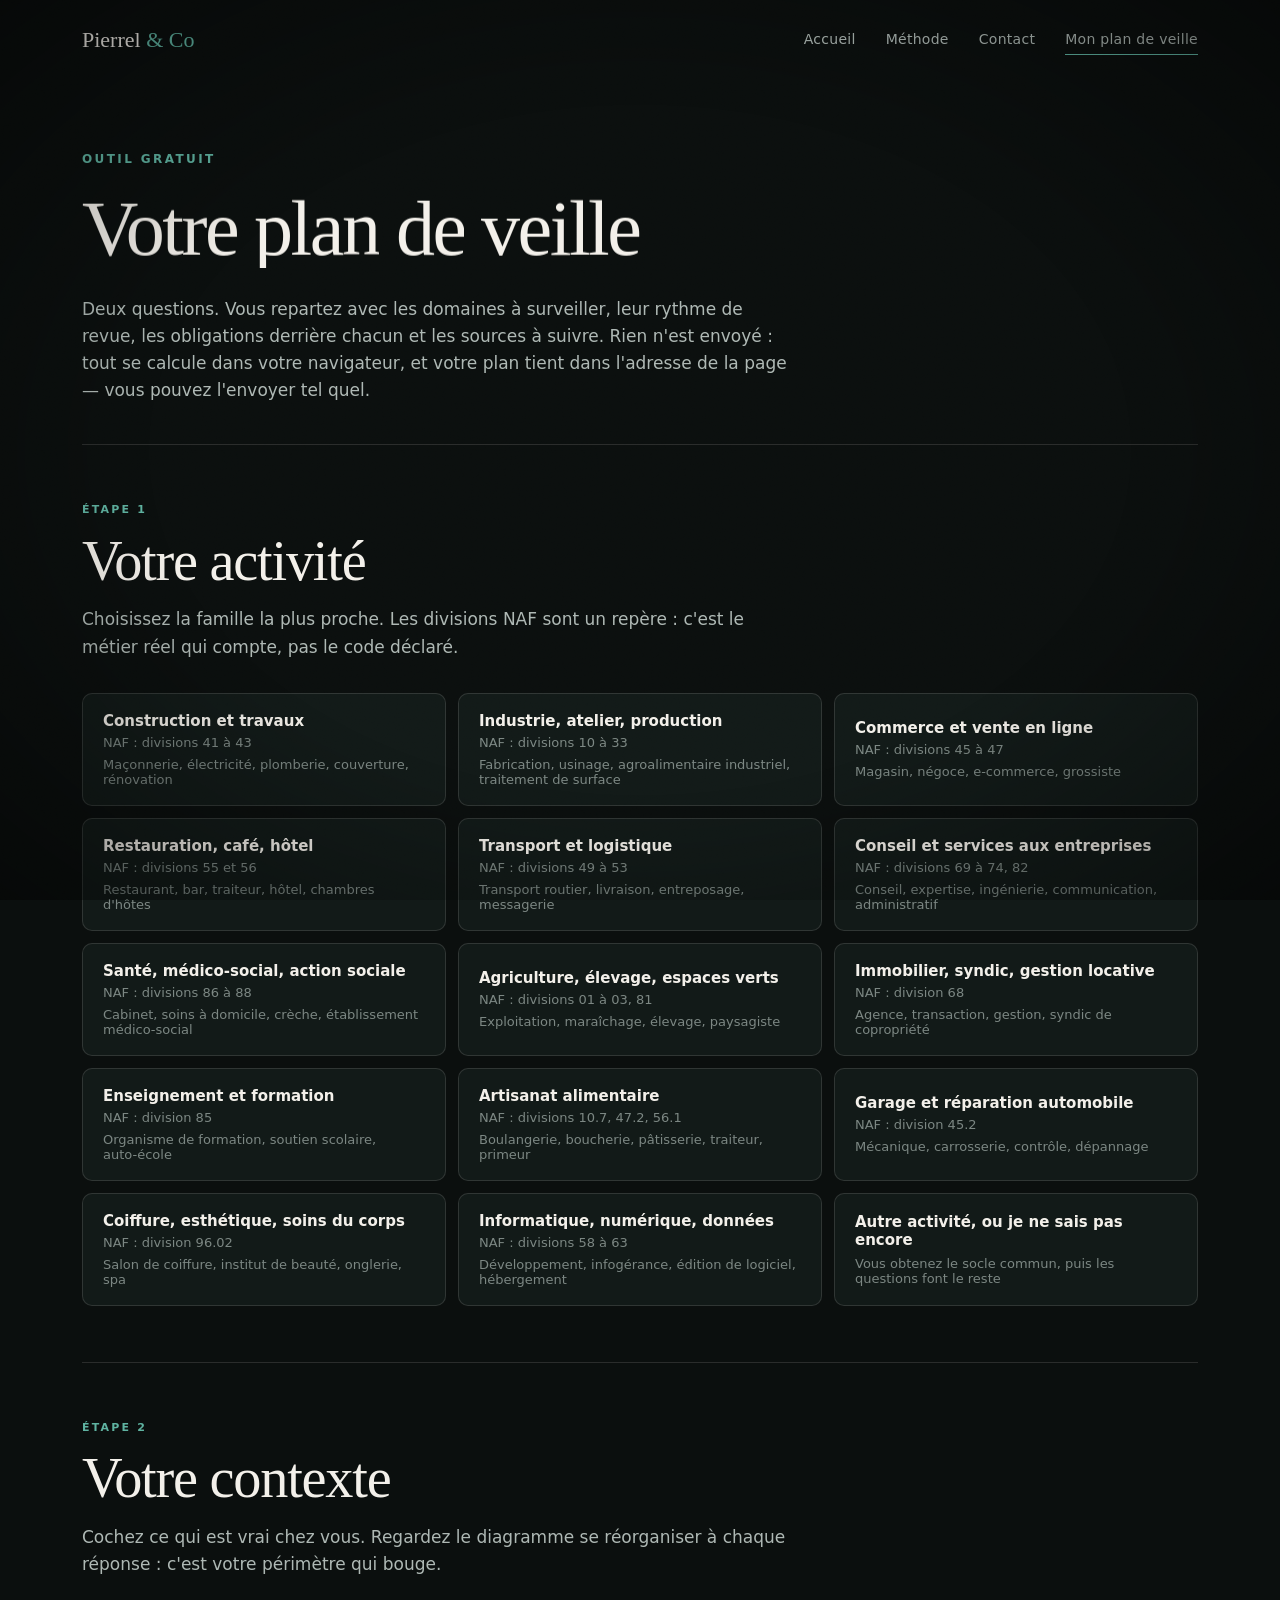
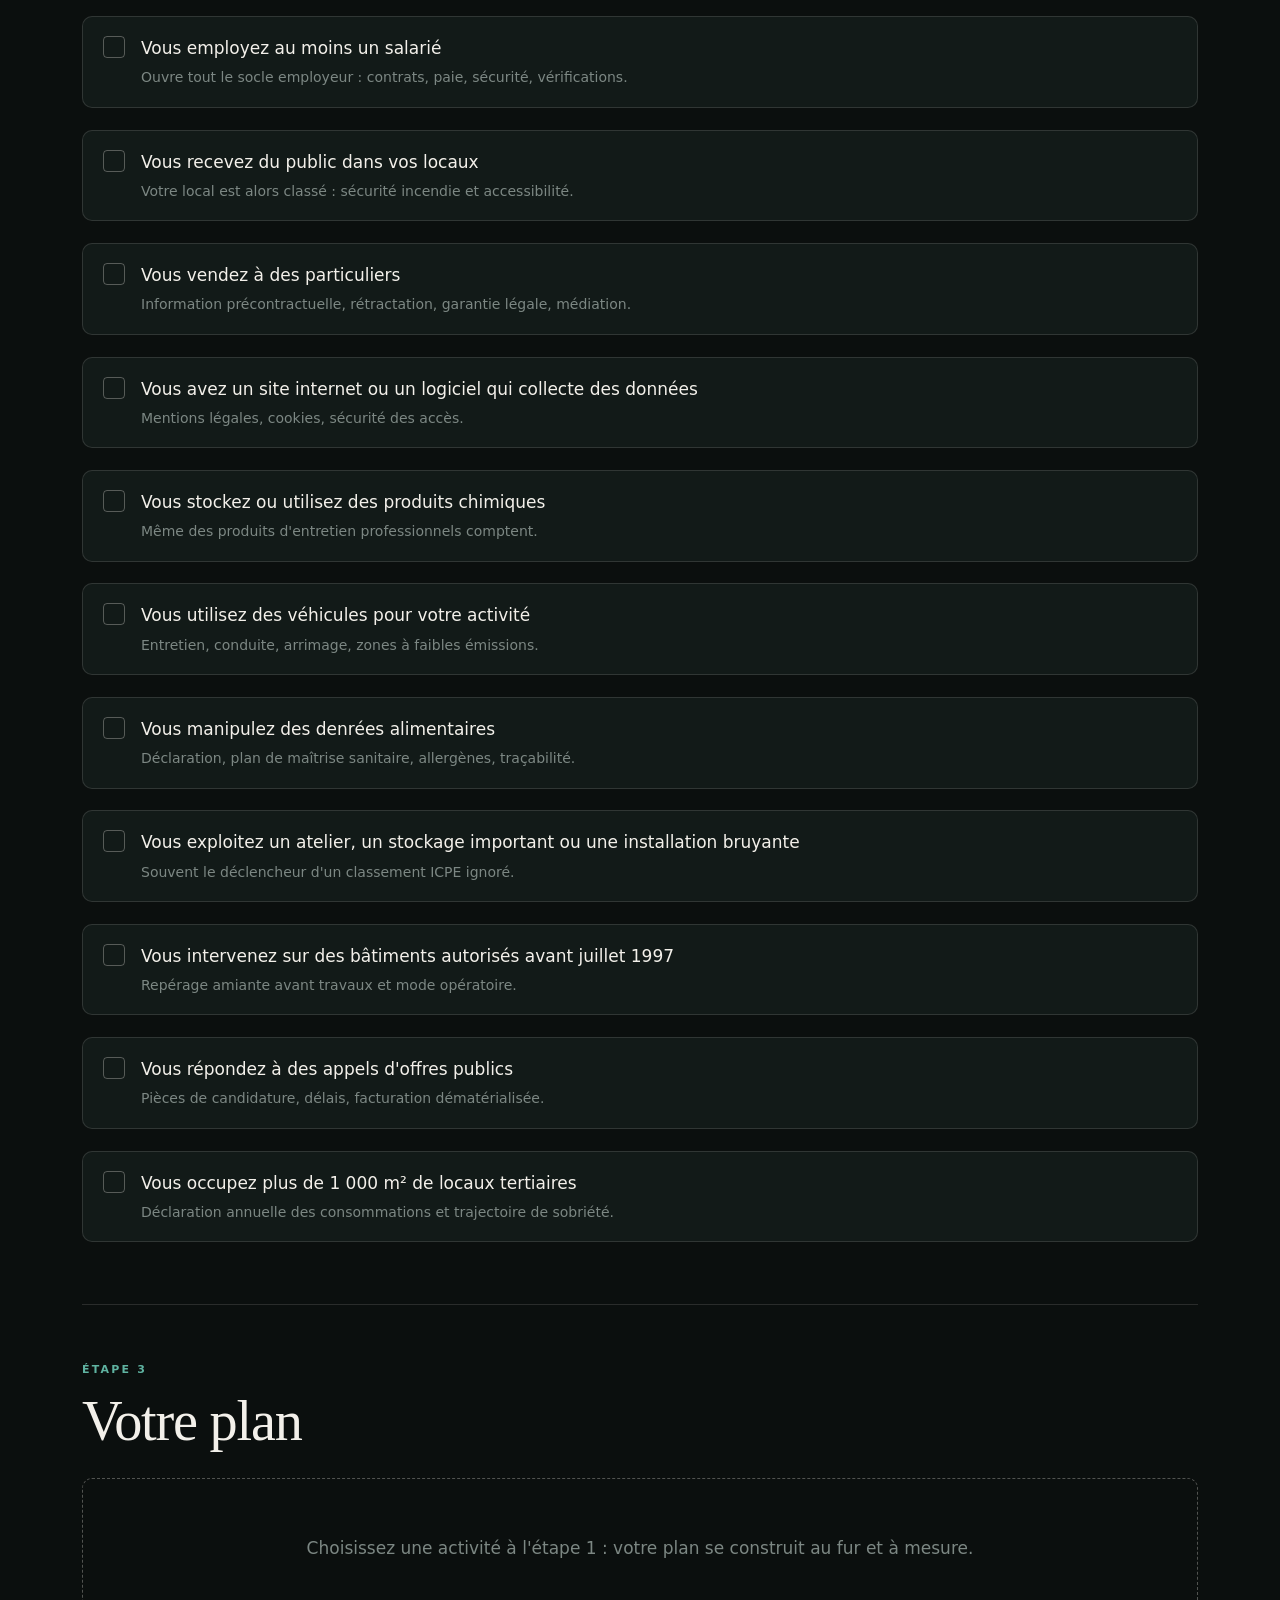
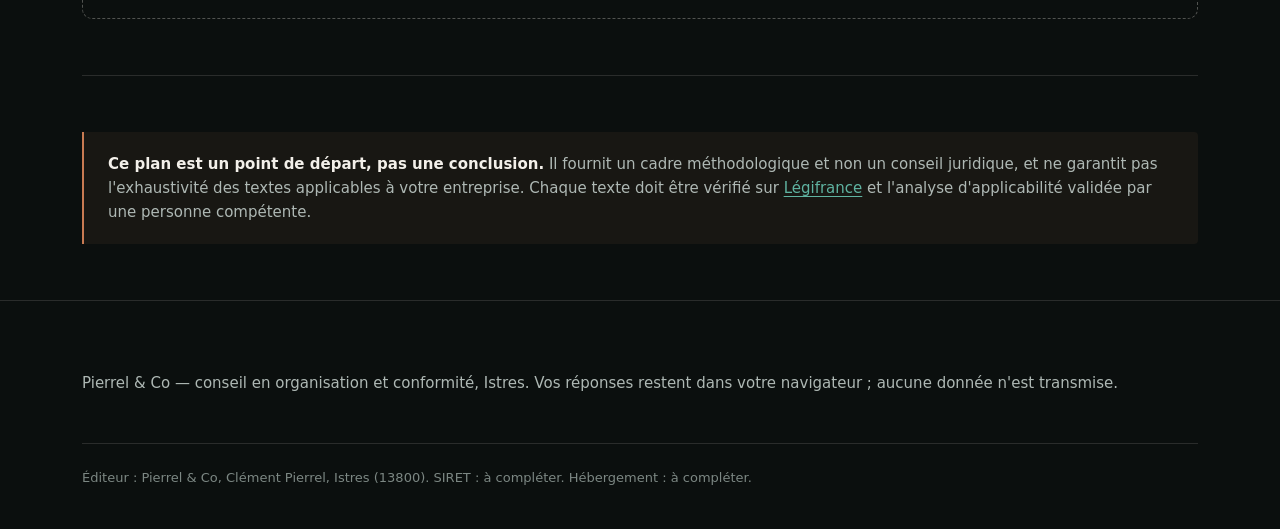
==== commit d26b200a: "Le plan tient dans un lien, s'aperçoit au survol, et prend du relief Quatre ajouts, dont un qui sert" ====
--- a/plan-de-veille.html
+++ b/plan-de-veille.html
@@ -37,7 +37,8 @@
       <p class="texte" style="margin-top:28px; color:var(--craie-douce);" data-monte>
         Deux questions. Vous repartez avec les domaines à surveiller, leur rythme
         de revue, les obligations derrière chacun et les sources à suivre.
-        Rien n'est envoyé : tout se calcule dans votre navigateur.
+        Rien n'est envoyé : tout se calcule dans votre navigateur, et votre plan
+        tient dans l'adresse de la page — vous pouvez l'envoyer tel quel.
       </p>
     </div>
   </div>
@@ -77,9 +78,19 @@
 
       <div id="sortie-resume" aria-live="polite" style="margin-top:28px;"></div>
 
-      <!-- Diagramme et calendrier persistent entre deux rendus : c'est ce qui
-           permet d'animer le déplacement des domaines au lieu de tout réécrire. -->
-      <div class="diagramme sans-impression" id="diagramme" hidden aria-hidden="true"></div>
+      <!-- La constellation et le calendrier persistent entre deux rendus :
+           c'est ce qui permet d'animer le déplacement des domaines au lieu de
+           tout réécrire. -->
+      <div class="bloc-constellation sans-impression" id="bloc-constellation" hidden>
+        <span class="etiquette-apercu" aria-hidden="true"></span>
+        <div class="scene"><div id="constellation" hidden></div></div>
+        <p class="legende">
+          <span><i></i> socle commun</span>
+          <span class="de-metier"><i></i> votre métier</span>
+          <span class="de-contexte"><i></i> votre contexte</span>
+          <span>anneau intérieur = à revoir le plus souvent</span>
+        </p>
+      </div>
 
       <div class="calendrier" id="calendrier" hidden>
         <div class="calendrier-tete">
@@ -93,6 +104,7 @@
 
       <div class="barre-actions sans-impression" id="actions" hidden>
         <button type="button" class="bouton" id="bouton-imprimer">Imprimer ou enregistrer en PDF</button>
+        <button type="button" class="bouton bouton-fantome" id="bouton-copier">Copier le lien de ce plan</button>
         <a class="bouton bouton-fantome" href="index.html#contact">Faire valider ce plan</a>
         <button type="button" class="bouton bouton-fantome bouton-petit" id="bouton-reset">Tout effacer</button>
       </div>
@@ -126,6 +138,7 @@
 </footer>
 
 <script src="assets/referentiel.js"></script>
+<script src="assets/constellation.js"></script>
 <script src="assets/plan.js"></script>
 <script src="assets/motion.js"></script>
 </body>
--- a/assets/site.css
+++ b/assets/site.css
@@ -597,3 +597,144 @@
   .halo{display:none;}
   .defiler .barre::after{display:none;}
 }
+
+/* ==========================================================================
+   Séquence d'ouverture
+   --------------------------------------------------------------------------
+   Posée par le script, une seule fois par session, et sautable au clic ou à la
+   touche. Sans JavaScript elle n'existe pas : rien n'est jamais masqué par
+   elle pour qui ne la reçoit pas.
+   ========================================================================== */
+.intro{
+  position:fixed; inset:0; z-index:100; background:var(--nuit);
+  display:grid; place-items:center; align-content:center; gap:22px;
+  text-align:center; cursor:pointer;
+  transition:transform 1s var(--sortie), opacity 0.6s var(--doux);
+}
+.intro.sort{transform:translateY(-101%); opacity:0.4;}
+.intro-marque{
+  font-family:'Newsreader', Georgia, serif; font-size:20px; color:var(--craie);
+  letter-spacing:0.01em;
+}
+.intro-marque span{color:var(--vert);}
+.intro-compteur{
+  font-family:'Newsreader', Georgia, serif; font-weight:300;
+  font-size:clamp(90px, 16vw, 210px); line-height:0.85; color:var(--vert);
+  font-variant-numeric:tabular-nums;
+}
+.intro-legende{
+  font-size:12px; letter-spacing:0.22em; text-transform:uppercase; color:var(--craie-faible);
+}
+.intro-trait{width:min(360px, 56vw); height:1px; background:var(--trait); overflow:hidden;}
+.intro-trait span{
+  display:block; height:100%; background:var(--vert);
+  transform:scaleX(0); transform-origin:left;
+  animation:remplit 1.5s var(--doux) forwards;
+}
+@keyframes remplit{to{transform:scaleX(1);}}
+.intro-passer{
+  position:absolute; bottom:34px; left:50%; transform:translateX(-50%);
+  font-size:12px; letter-spacing:0.16em; text-transform:uppercase; color:var(--craie-faible);
+}
+
+/* ==========================================================================
+   La constellation du plan
+   ========================================================================== */
+.constellation{width:100%; height:auto; display:block; overflow:visible;}
+.bloc-constellation{margin:8px 0 44px;}
+.bloc-constellation .legende{
+  display:flex; flex-wrap:wrap; gap:20px; justify-content:center;
+  margin-top:8px; font-size:13px; color:var(--craie-faible);
+}
+.bloc-constellation .legende span{display:inline-flex; align-items:center; gap:8px;}
+.bloc-constellation .legende i{
+  width:16px; height:2px; border-radius:2px; background:var(--craie-faible); font-style:normal;
+}
+.bloc-constellation .legende .de-metier i{background:var(--vert);}
+.bloc-constellation .legende .de-contexte i{background:var(--vert-vif);}
+
+.anneau{fill:none; stroke:var(--trait); stroke-width:1;}
+.anneau-titre{
+  fill:var(--craie-faible); font-family:'Inter', sans-serif; font-size:12px;
+  letter-spacing:0.2em; text-transform:uppercase;
+}
+.centre-disque{fill:var(--nuit-2); stroke:var(--vert); stroke-width:1.5;}
+.centre-nombre{
+  fill:var(--vert); font-family:'Newsreader', Georgia, serif; font-weight:300;
+  font-size:46px; font-variant-numeric:tabular-nums;
+}
+.noeud{transition:transform 0.75s var(--sortie), opacity 0.45s var(--doux);}
+.point{fill:var(--craie-faible); transition:fill 0.3s var(--doux), r 0.3s var(--sortie);}
+.libelle{
+  fill:var(--craie-douce); font-family:'Inter', sans-serif; font-size:13px;
+  transition:fill 0.3s var(--doux);
+}
+.lien{stroke:var(--trait); stroke-width:1; transition:opacity 0.4s var(--doux), stroke 0.3s var(--doux);}
+.noeud[data-origine="metier"] .point,
+.noeud[data-origine="contexte"] .point{fill:var(--vert);}
+.noeud[data-origine="contexte"] .point{fill:var(--vert-vif);}
+.lien[data-origine="metier"]{stroke:rgba(95,179,161,0.45);}
+.lien[data-origine="contexte"]{stroke:rgba(132,220,196,0.55);}
+
+/* Survol d'une question : tout s'éteint sauf ce qu'elle apporte. */
+.constellation.souligne .noeud:not(.vif){opacity:0.2;}
+.constellation.souligne .lien:not(.vif){opacity:0.12;}
+.constellation.souligne .noeud.vif .point{r:7.5; fill:var(--vert-vif);}
+.constellation.souligne .noeud.vif .libelle{fill:var(--craie);}
+.constellation.souligne .lien.vif{stroke:var(--vert-vif); stroke-width:1.6;}
+
+@media (max-width:820px){
+  /* Les libellés ne tiennent plus : la liste détaillée, juste en dessous, les
+     porte déjà. */
+  .libelle{display:none;}
+  .anneau-titre{font-size:14px;}
+}
+
+@media print{
+  .bloc-constellation{display:none !important;}
+}
+@media (prefers-reduced-motion: reduce){
+  .intro{display:none !important;}
+  .noeud,.lien,.point{transition:none !important;}
+}
+
+/* --- Aperçu, relief et lien partageable ------------------------------------ */
+.bloc-constellation{position:relative;}
+.etiquette-apercu{
+  position:absolute; top:0; left:50%; transform:translateX(-50%);
+  font-size:12px; letter-spacing:0.16em; text-transform:uppercase;
+  color:var(--vert-vif); opacity:0; transition:opacity 0.3s var(--doux);
+  pointer-events:none; z-index:2;
+}
+.bloc-constellation.apercu .etiquette-apercu{opacity:1;}
+.bloc-constellation.apercu .constellation{opacity:0.72;}
+.constellation{transition:opacity 0.35s var(--doux);}
+
+/* La scène donne la profondeur ; la constellation s'y incline avec le pointeur
+   (assets/motion.js). */
+.scene{perspective:1200px;}
+.scene > div{transform-style:preserve-3d; transition:transform 0.5s var(--sortie);}
+
+/* ==========================================================================
+   Grain et vignette
+   --------------------------------------------------------------------------
+   Deux couches fixes, inertes au pointeur, qui donnent au fond sa matière.
+   Le grain est un bruit SVG généré à la volée : pas de fichier, pas de requête.
+   ========================================================================== */
+.grain,.vignette{
+  position:fixed; inset:0; pointer-events:none; z-index:60;
+}
+.grain{
+  opacity:0.05; mix-blend-mode:overlay;
+  background-image:url("data:image/svg+xml,%3Csvg xmlns='http://www.w3.org/2000/svg' width='180' height='180'%3E%3Cfilter id='b'%3E%3CfeTurbulence type='fractalNoise' baseFrequency='0.85' numOctaves='3' stitchTiles='stitch'/%3E%3C/filter%3E%3Crect width='180' height='180' filter='url(%23b)'/%3E%3C/svg%3E");
+}
+.vignette{
+  background:radial-gradient(ellipse at center, transparent 54%, rgba(0,0,0,0.42) 100%);
+}
+
+@media print{
+  .grain,.vignette,.etiquette-apercu{display:none !important;}
+}
+@media (prefers-reduced-motion: reduce){
+  .scene > div{transform:none !important; transition:none !important;}
+}
